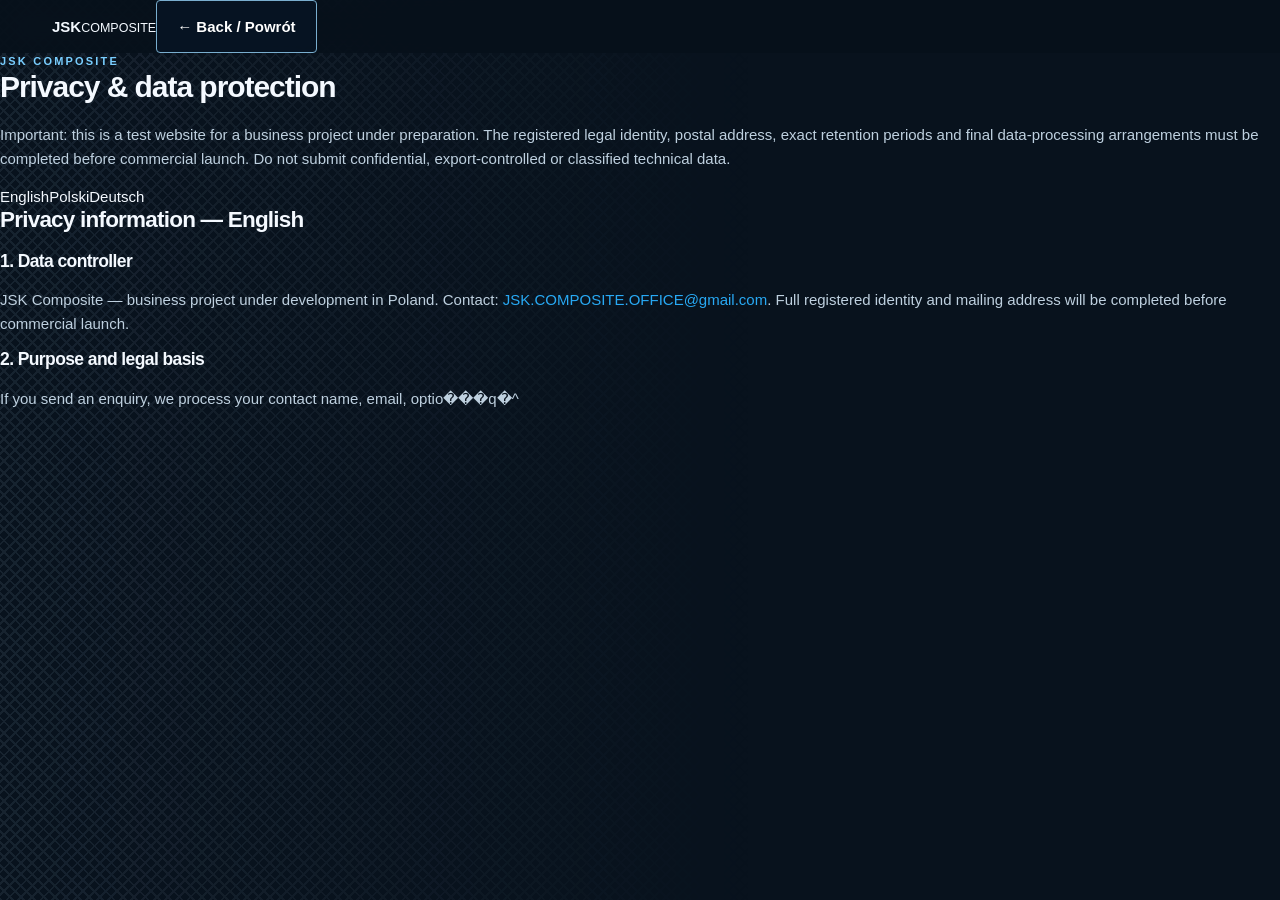
==== privacy.html @ 30fb9ca2 "Import JSK Composite multilingual website with trainings and IP locale selection" ====
<!doctype html><html lang="en"><head><meta charset="utf-8"><meta name="viewport" content="width=device-width,initial-scale=1"><meta name="robots" content="noindex,nofollow"><title>Privacy / Prywatność / Datenschutz | JSK Composite</title><link rel="stylesheet" href="/style.css"></head><body><header class="header"><div class="wrap nav"><a class="logo" href="/"><b>JSK</b><small>COMPOSITE</small></a><a class="btn outline" href="/">← Back / Powrót</a></div></header><main class="privacy-main"><div class="eyebrow">JSK COMPOSITE</div><h1>Privacy &amp; data protection</h1><p class="privacy-banner">Important: this is a test website for a business project under preparation. The registered legal identity, postal address, exact retention periods and final data-processing arrangements must be completed before commercial launch. Do not submit confidential, export-controlled or classified technical data.</p><nav class="privacy-nav"><a href="#en">English</a><a href="#pl">Polski</a><a href="#de">Deutsch</a></nav><section id="en" class="privacy-lang" lang="en"><h2>Privacy information — English</h2><h3>1. Data controller</h3><p>JSK Composite — business project under development in Poland. Contact: <a class="blue" href="mailto:JSK.COMPOSITE.OFFICE@gmail.com">JSK.COMPOSITE.OFFICE@gmail.com</a>. Full registered identity and mailing address will be completed before commercial launch.</p><h3>2. Purpose and legal basis</h3><p>If you send an enquiry, we process your contact name, email, optio���q�^
---- style.css ----
:root{--bg:#08121d;--panel:#112638;--line:#35516a;--blue:#28a9f4;--soft:#a8c0d1;--white:#f4f9ff}*{box-sizing:border-box}html{scroll-behavior:smooth;scroll-padding-top:82px}body{margin:0;background:var(--bg);color:var(--white);font:15px/1.55 Arial,Helvetica,sans-serif;-webkit-font-smoothing:antialiased}body:before{content:"";position:fixed;inset:0;z-index:-1;pointer-events:none;opacity:.15;background:repeating-linear-gradient(45deg,#71879b 0 2px,transparent 2px 8px),repeating-linear-gradient(135deg,#71879b 0 2px,transparent 2px 8px);mask-image:linear-gradient(90deg,#000,transparent 60%)}a{color:inherit;text-decoration:none}button,input,select,textarea{font:inherit}button{cursor:pointer}h1,h2,h3,p{margin-top:0}h1,h2,h3{letter-spacing:-.035em;line-height:1.1}p{color:#bed0df}.wrap{max-width:1220px;padding:0 22px;margin:auto}.blue{color:var(--blue)}.eyebrow{font-size:11px;color:#79ceff;letter-spacing:.2em;font-weight:850;text-transform:uppercase}.btn{display:inline-flex;justify-content:center;align-items:center;background:linear-gradient(135deg,#00a1ee,#174b9d);color:#fff;border:1px solid #4cb3f5;border-radius:4px;padding:14px 20px;font-weight:700;cursor:pointer;gap:8px;text-align:center}.btn:hover{filter:brightness(1.14)}.btn:disabled{opacity:.6;cursor:wait}.btn.outline{background:#071626a8;border-color:#79aecf}.section{padding:80px 0}.section-title{font-size:clamp(34px,4.2vw,52px);margin:12px 0 22px}.header{position:sticky;top:0;background:#07111bea;backdrop-filter:blur(16px);z-���q�^
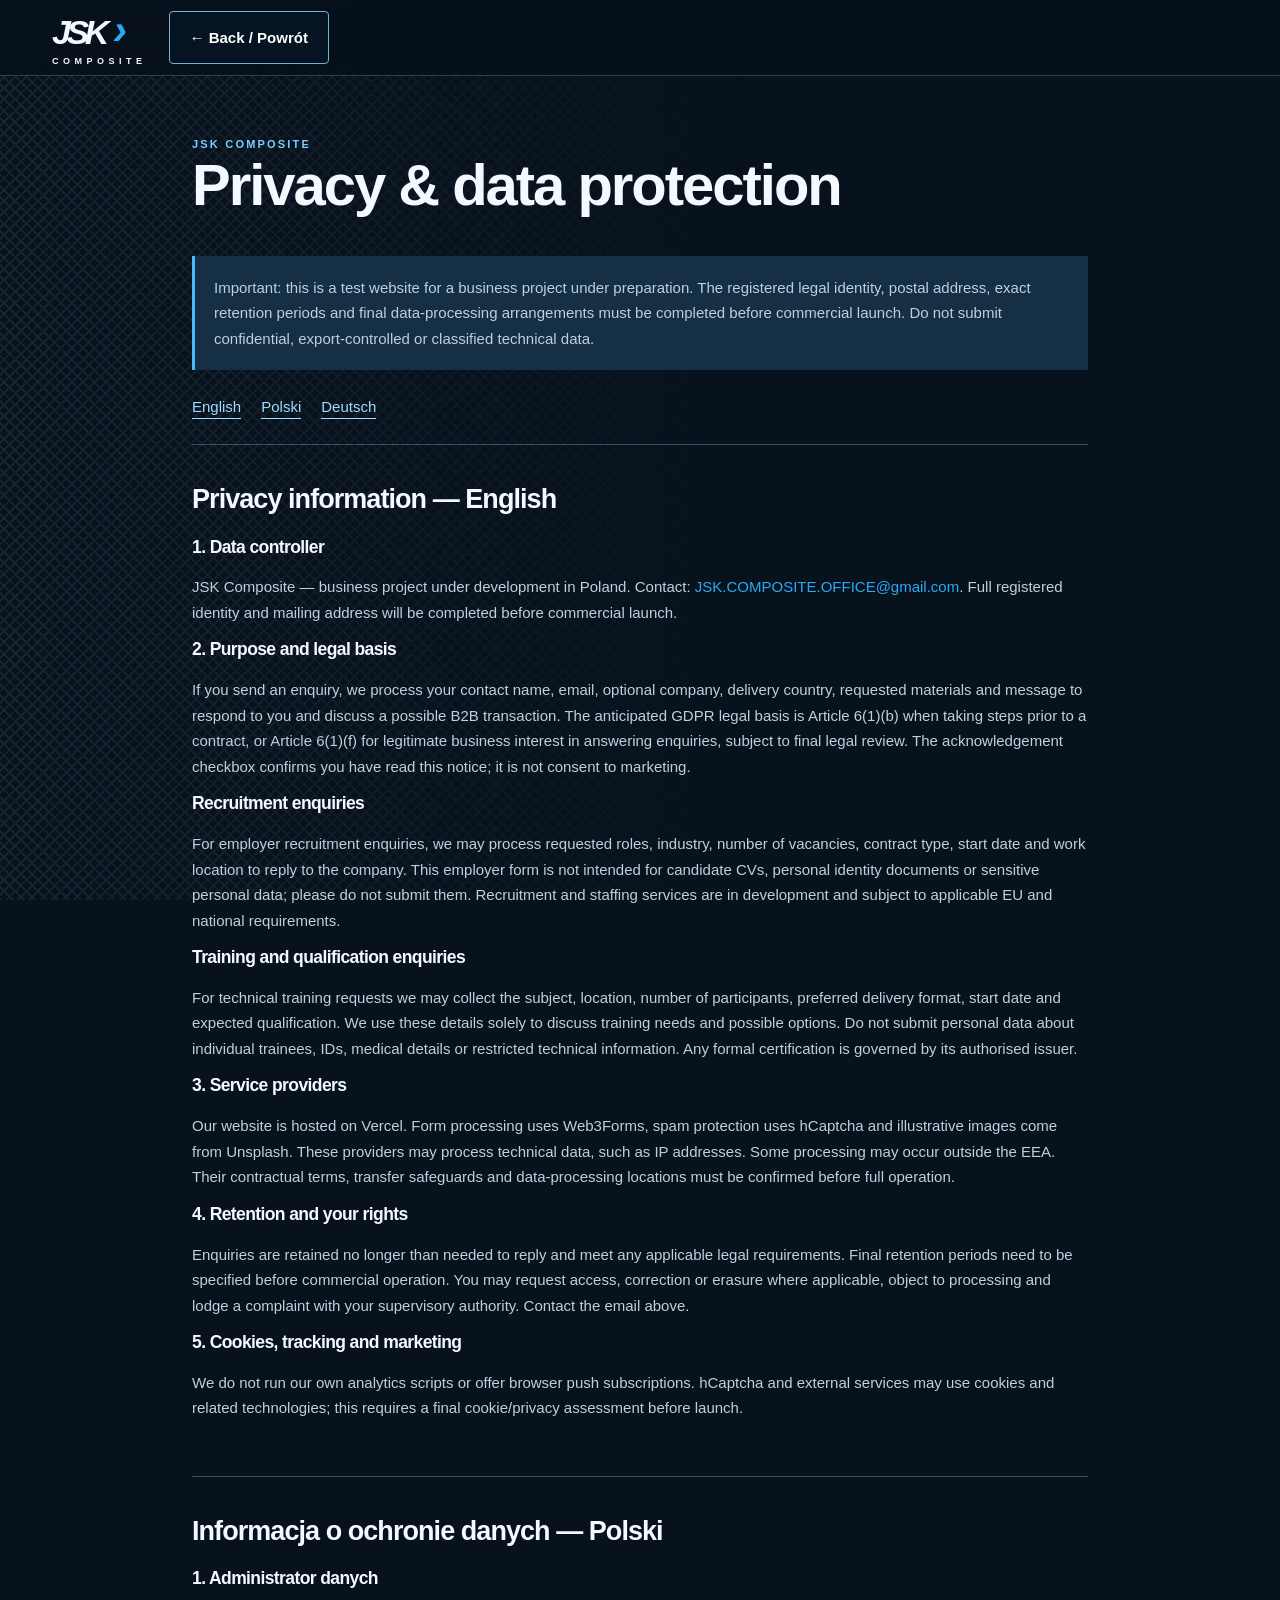
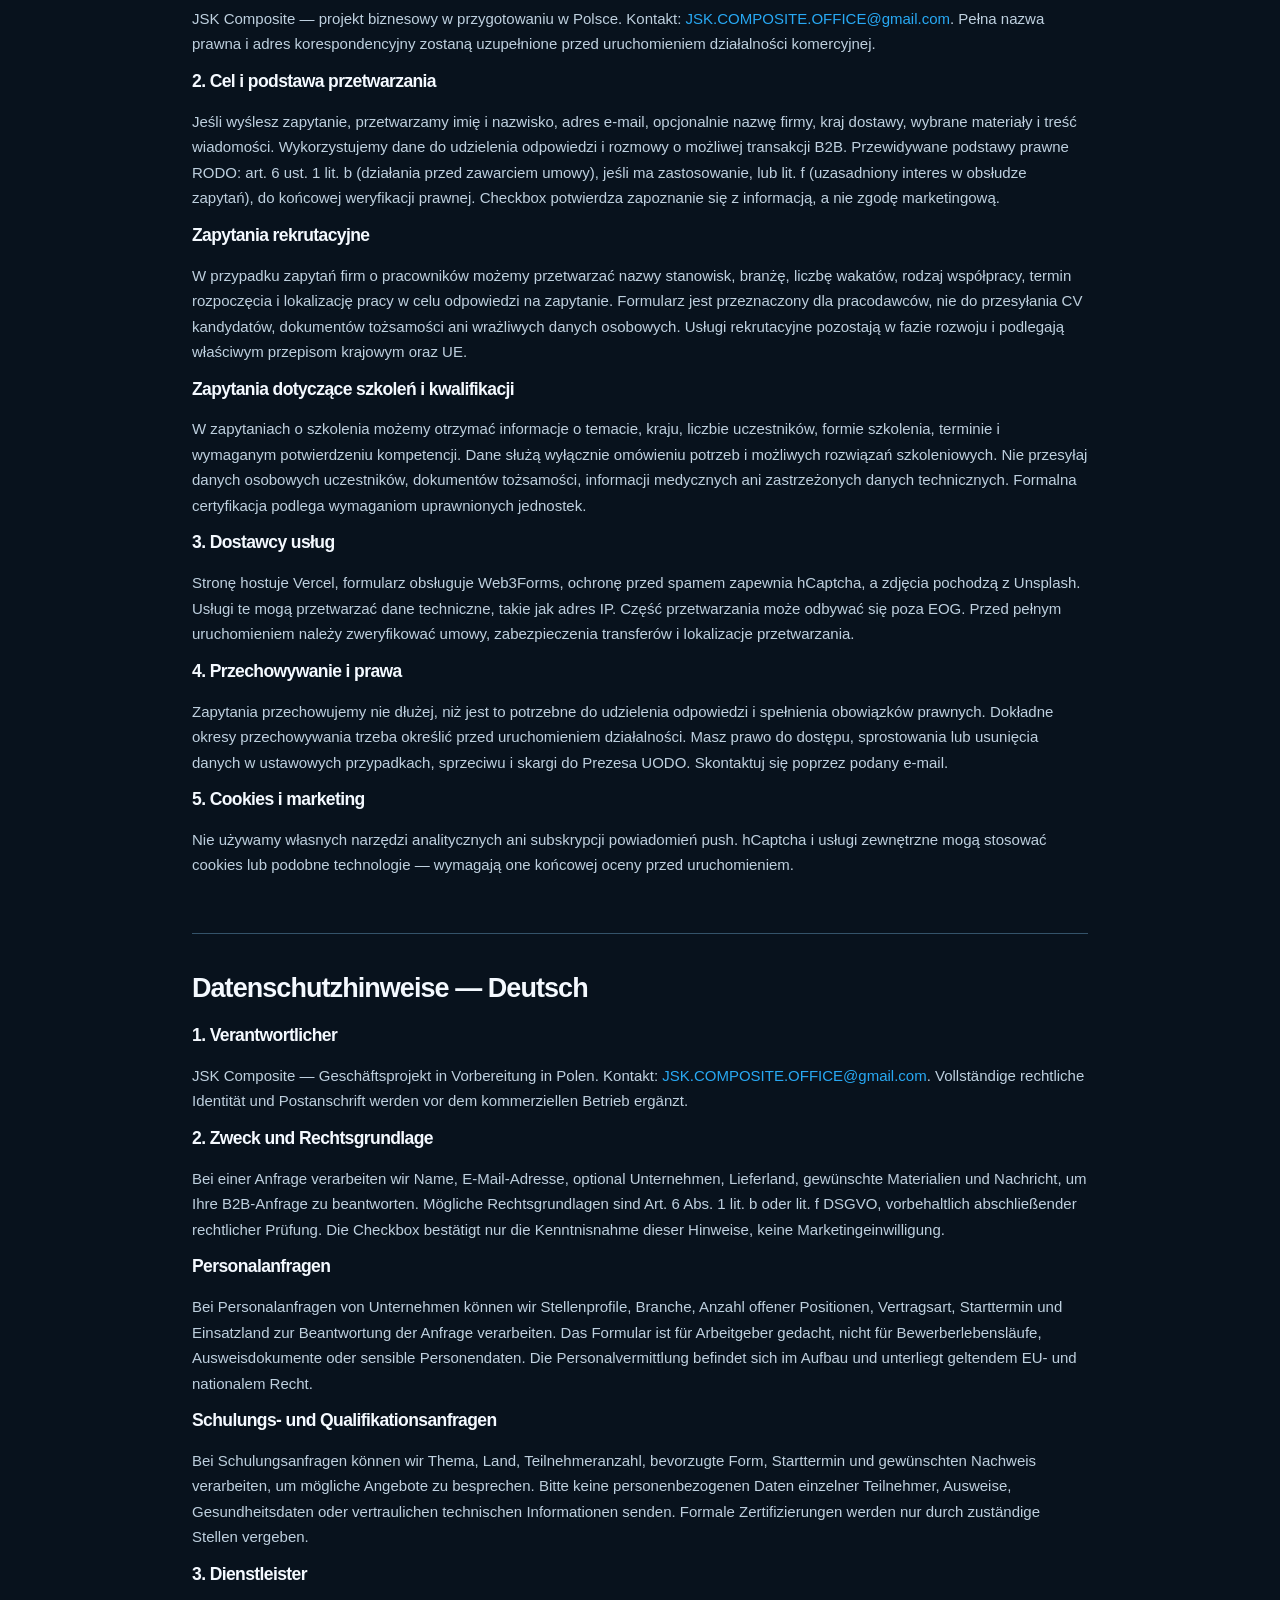
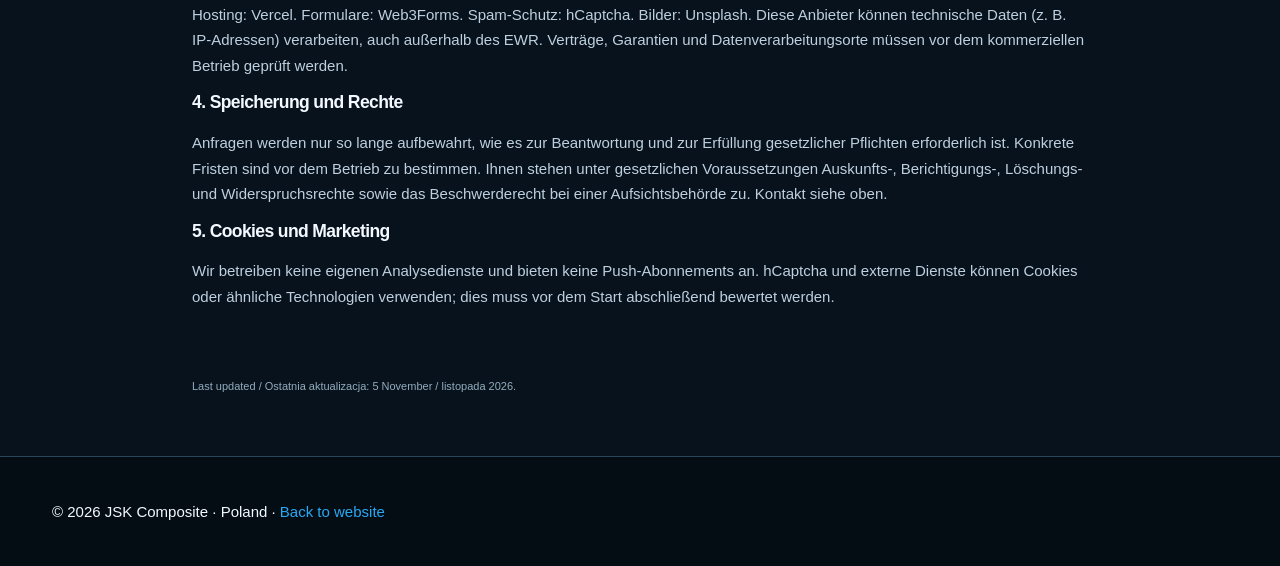
==== commit 9f6f95dd: "Restore complete site assets from original Vercel release" ====
--- a/privacy.html
+++ b/privacy.html
@@ -1 +1 @@
-<!doctype html><html lang="en"><head><meta charset="utf-8"><meta name="viewport" content="width=device-width,initial-scale=1"><meta name="robots" content="noindex,nofollow"><title>Privacy / Prywatność / Datenschutz | JSK Composite</title><link rel="stylesheet" href="/style.css"></head><body><header class="header"><div class="wrap nav"><a class="logo" href="/"><b>JSK</b><small>COMPOSITE</small></a><a class="btn outline" href="/">← Back / Powrót</a></div></header><main class="privacy-main"><div class="eyebrow">JSK COMPOSITE</div><h1>Privacy &amp; data protection</h1><p class="privacy-banner">Important: this is a test website for a business project under preparation. The registered legal identity, postal address, exact retention periods and final data-processing arrangements must be completed before commercial launch. Do not submit confidential, export-controlled or classified technical data.</p><nav class="privacy-nav"><a href="#en">English</a><a href="#pl">Polski</a><a href="#de">Deutsch</a></nav><section id="en" class="privacy-lang" lang="en"><h2>Privacy information — English</h2><h3>1. Data controller</h3><p>JSK Composite — business project under development in Poland. Contact: <a class="blue" href="mailto:JSK.COMPOSITE.OFFICE@gmail.com">JSK.COMPOSITE.OFFICE@gmail.com</a>. Full registered identity and mailing address will be completed before commercial launch.</p><h3>2. Purpose and legal basis</h3><p>If you send an enquiry, we process your contact name, email, optio���q�^+<!doctype html><html lang="en"><head><meta charset="utf-8"><meta name="viewport" content="width=device-width,initial-scale=1"><meta name="robots" content="noindex,nofollow"><title>Privacy / Prywatność / Datenschutz | JSK Composite</title><link rel="stylesheet" href="/style.css"></head><body><header class="header"><div class="wrap nav"><a class="logo" href="/"><b>JSK</b><small>COMPOSITE</small></a><a class="btn outline" href="/">← Back / Powrót</a></div></header><main class="privacy-main"><div class="eyebrow">JSK COMPOSITE</div><h1>Privacy &amp; data protection</h1><p class="privacy-banner">Important: this is a test website for a business project under preparation. The registered legal identity, postal address, exact retention periods and final data-processing arrangements must be completed before commercial launch. Do not submit confidential, export-controlled or classified technical data.</p><nav class="privacy-nav"><a href="#en">English</a><a href="#pl">Polski</a><a href="#de">Deutsch</a></nav><section id="en" class="privacy-lang" lang="en"><h2>Privacy information — English</h2><h3>1. Data controller</h3><p>JSK Composite — business project under development in Poland. Contact: <a class="blue" href="mailto:JSK.COMPOSITE.OFFICE@gmail.com">JSK.COMPOSITE.OFFICE@gmail.com</a>. Full registered identity and mailing address will be completed before commercial launch.</p><h3>2. Purpose and legal basis</h3><p>If you send an enquiry, we process your contact name, email, optional company, delivery country, requested materials and message to respond to you and discuss a possible B2B transaction. The anticipated GDPR legal basis is Article 6(1)(b) when taking steps prior to a contract, or Article 6(1)(f) for legitimate business interest in answering enquiries, subject to final legal review. The acknowledgement checkbox confirms you have read this notice; it is not consent to marketing.</p><h3>Recruitment enquiries</h3><p>For employer recruitment enquiries, we may process requested roles, industry, number of vacancies, contract type, start date and work location to reply to the company. This employer form is not intended for candidate CVs, personal identity documents or sensitive personal data; please do not submit them. Recruitment and staffing services are in development and subject to applicable EU and national requirements.</p><h3>Training and qualification enquiries</h3><p>For technical training requests we may collect the subject, location, number of participants, preferred delivery format, start date and expected qualification. We use these details solely to discuss training needs and possible options. Do not submit personal data about individual trainees, IDs, medical details or restricted technical information. Any formal certification is governed by its authorised issuer.</p><h3>3. Service providers</h3><p>Our website is hosted on Vercel. Form processing uses Web3Forms, spam protection uses hCaptcha and illustrative images come from Unsplash. These providers may process technical data, such as IP addresses. Some processing may occur outside the EEA. Their contractual terms, transfer safeguards and data-processing locations must be confirmed before full operation.</p><h3>4. Retention and your rights</h3><p>Enquiries are retained no longer than needed to reply and meet any applicable legal requirements. Final retention periods need to be specified before commercial operation. You may request access, correction or erasure where applicable, object to processing and lodge a complaint with your supervisory authority. Contact the email above.</p><h3>5. Cookies, tracking and marketing</h3><p>We do not run our own analytics scripts or offer browser push subscriptions. hCaptcha and external services may use cookies and related technologies; this requires a final cookie/privacy assessment before launch.</p></section><section id="pl" class="privacy-lang" lang="pl"><h2>Informacja o ochronie danych — Polski</h2><h3>1. Administrator danych</h3><p>JSK Composite — projekt biznesowy w przygotowaniu w Polsce. Kontakt: <a class="blue" href="mailto:JSK.COMPOSITE.OFFICE@gmail.com">JSK.COMPOSITE.OFFICE@gmail.com</a>. Pełna nazwa prawna i adres korespondencyjny zostaną uzupełnione przed uruchomieniem działalności komercyjnej.</p><h3>2. Cel i podstawa przetwarzania</h3><p>Jeśli wyślesz zapytanie, przetwarzamy imię i nazwisko, adres e-mail, opcjonalnie nazwę firmy, kraj dostawy, wybrane materiały i treść wiadomości. Wykorzystujemy dane do udzielenia odpowiedzi i rozmowy o możliwej transakcji B2B. Przewidywane podstawy prawne RODO: art. 6 ust. 1 lit. b (działania przed zawarciem umowy), jeśli ma zastosowanie, lub lit. f (uzasadniony interes w obsłudze zapytań), do końcowej weryfikacji prawnej. Checkbox potwierdza zapoznanie się z informacją, a nie zgodę marketingową.</p><h3>Zapytania rekrutacyjne</h3><p>W przypadku zapytań firm o pracowników możemy przetwarzać nazwy stanowisk, branżę, liczbę wakatów, rodzaj współpracy, termin rozpoczęcia i lokalizację pracy w celu odpowiedzi na zapytanie. Formularz jest przeznaczony dla pracodawców, nie do przesyłania CV kandydatów, dokumentów tożsamości ani wrażliwych danych osobowych. Usługi rekrutacyjne pozostają w fazie rozwoju i podlegają właściwym przepisom krajowym oraz UE.</p><h3>Zapytania dotyczące szkoleń i kwalifikacji</h3><p>W zapytaniach o szkolenia możemy otrzymać informacje o temacie, kraju, liczbie uczestników, formie szkolenia, terminie i wymaganym potwierdzeniu kompetencji. Dane służą wyłącznie omówieniu potrzeb i możliwych rozwiązań szkoleniowych. Nie przesyłaj danych osobowych uczestników, dokumentów tożsamości, informacji medycznych ani zastrzeżonych danych technicznych. Formalna certyfikacja podlega wymaganiom uprawnionych jednostek.</p><h3>3. Dostawcy usług</h3><p>Stronę hostuje Vercel, formularz obsługuje Web3Forms, ochronę przed spamem zapewnia hCaptcha, a zdjęcia pochodzą z Unsplash. Usługi te mogą przetwarzać dane techniczne, takie jak adres IP. Część przetwarzania może odbywać się poza EOG. Przed pełnym uruchomieniem należy zweryfikować umowy, zabezpieczenia transferów i lokalizacje przetwarzania.</p><h3>4. Przechowywanie i prawa</h3><p>Zapytania przechowujemy nie dłużej, niż jest to potrzebne do udzielenia odpowiedzi i spełnienia obowiązków prawnych. Dokładne okresy przechowywania trzeba określić przed uruchomieniem działalności. Masz prawo do dostępu, sprostowania lub usunięcia danych w ustawowych przypadkach, sprzeciwu i skargi do Prezesa UODO. Skontaktuj się poprzez podany e-mail.</p><h3>5. Cookies i marketing</h3><p>Nie używamy własnych narzędzi analitycznych ani subskrypcji powiadomień push. hCaptcha i usługi zewnętrzne mogą stosować cookies lub podobne technologie — wymagają one końcowej oceny przed uruchomieniem.</p></section><section id="de" class="privacy-lang" lang="de"><h2>Datenschutzhinweise — Deutsch</h2><h3>1. Verantwortlicher</h3><p>JSK Composite — Geschäftsprojekt in Vorbereitung in Polen. Kontakt: <a class="blue" href="mailto:JSK.COMPOSITE.OFFICE@gmail.com">JSK.COMPOSITE.OFFICE@gmail.com</a>. Vollständige rechtliche Identität und Postanschrift werden vor dem kommerziellen Betrieb ergänzt.</p><h3>2. Zweck und Rechtsgrundlage</h3><p>Bei einer Anfrage verarbeiten wir Name, E-Mail-Adresse, optional Unternehmen, Lieferland, gewünschte Materialien und Nachricht, um Ihre B2B-Anfrage zu beantworten. Mögliche Rechtsgrundlagen sind Art. 6 Abs. 1 lit. b oder lit. f DSGVO, vorbehaltlich abschließender rechtlicher Prüfung. Die Checkbox bestätigt nur die Kenntnisnahme dieser Hinweise, keine Marketingeinwilligung.</p><h3>Personalanfragen</h3><p>Bei Personalanfragen von Unternehmen können wir Stellenprofile, Branche, Anzahl offener Positionen, Vertragsart, Starttermin und Einsatzland zur Beantwortung der Anfrage verarbeiten. Das Formular ist für Arbeitgeber gedacht, nicht für Bewerberlebensläufe, Ausweisdokumente oder sensible Personendaten. Die Personalvermittlung befindet sich im Aufbau und unterliegt geltendem EU- und nationalem Recht.</p><h3>Schulungs- und Qualifikationsanfragen</h3><p>Bei Schulungsanfragen können wir Thema, Land, Teilnehmeranzahl, bevorzugte Form, Starttermin und gewünschten Nachweis verarbeiten, um mögliche Angebote zu besprechen. Bitte keine personenbezogenen Daten einzelner Teilnehmer, Ausweise, Gesundheitsdaten oder vertraulichen technischen Informationen senden. Formale Zertifizierungen werden nur durch zuständige Stellen vergeben.</p><h3>3. Dienstleister</h3><p>Hosting: Vercel. Formulare: Web3Forms. Spam-Schutz: hCaptcha. Bilder: Unsplash. Diese Anbieter können technische Daten (z. B. IP-Adressen) verarbeiten, auch außerhalb des EWR. Verträge, Garantien und Datenverarbeitungsorte müssen vor dem kommerziellen Betrieb geprüft werden.</p><h3>4. Speicherung und Rechte</h3><p>Anfragen werden nur so lange aufbewahrt, wie es zur Beantwortung und zur Erfüllung gesetzlicher Pflichten erforderlich ist. Konkrete Fristen sind vor dem Betrieb zu bestimmen. Ihnen stehen unter gesetzlichen Voraussetzungen Auskunfts-, Berichtigungs-, Löschungs- und Widerspruchsrechte sowie das Beschwerderecht bei einer Aufsichtsbehörde zu. Kontakt siehe oben.</p><h3>5. Cookies und Marketing</h3><p>Wir betreiben keine eigenen Analysedienste und bieten keine Push-Abonnements an. hCaptcha und externe Dienste können Cookies oder ähnliche Technologien verwenden; dies muss vor dem Start abschließend bewertet werden.</p></section><p class="micro">Last updated / Ostatnia aktualizacja: 5 November / listopada 2026.</p></main><footer class="footer"><div class="wrap">© 2026 JSK Composite · Poland · <a class="blue" href="/">Back to website</a></div></footer></body></html>
--- a/style.css
+++ b/style.css
@@ -1 +1,49 @@
-:root{--bg:#08121d;--panel:#112638;--line:#35516a;--blue:#28a9f4;--soft:#a8c0d1;--white:#f4f9ff}*{box-sizing:border-box}html{scroll-behavior:smooth;scroll-padding-top:82px}body{margin:0;background:var(--bg);color:var(--white);font:15px/1.55 Arial,Helvetica,sans-serif;-webkit-font-smoothing:antialiased}body:before{content:"";position:fixed;inset:0;z-index:-1;pointer-events:none;opacity:.15;background:repeating-linear-gradient(45deg,#71879b 0 2px,transparent 2px 8px),repeating-linear-gradient(135deg,#71879b 0 2px,transparent 2px 8px);mask-image:linear-gradient(90deg,#000,transparent 60%)}a{color:inherit;text-decoration:none}button,input,select,textarea{font:inherit}button{cursor:pointer}h1,h2,h3,p{margin-top:0}h1,h2,h3{letter-spacing:-.035em;line-height:1.1}p{color:#bed0df}.wrap{max-width:1220px;padding:0 22px;margin:auto}.blue{color:var(--blue)}.eyebrow{font-size:11px;color:#79ceff;letter-spacing:.2em;font-weight:850;text-transform:uppercase}.btn{display:inline-flex;justify-content:center;align-items:center;background:linear-gradient(135deg,#00a1ee,#174b9d);color:#fff;border:1px solid #4cb3f5;border-radius:4px;padding:14px 20px;font-weight:700;cursor:pointer;gap:8px;text-align:center}.btn:hover{filter:brightness(1.14)}.btn:disabled{opacity:.6;cursor:wait}.btn.outline{background:#071626a8;border-color:#79aecf}.section{padding:80px 0}.section-title{font-size:clamp(34px,4.2vw,52px);margin:12px 0 22px}.header{position:sticky;top:0;background:#07111bea;backdrop-filter:blur(16px);z-���q�^+:root{--bg:#08121d;--panel:#112638;--line:#35516a;--blue:#28a9f4;--soft:#a8c0d1;--white:#f4f9ff}*{box-sizing:border-box}html{scroll-behavior:smooth;scroll-padding-top:82px}body{margin:0;background:var(--bg);color:var(--white);font:15px/1.55 Arial,Helvetica,sans-serif;-webkit-font-smoothing:antialiased}body:before{content:"";position:fixed;inset:0;z-index:-1;pointer-events:none;opacity:.15;background:repeating-linear-gradient(45deg,#71879b 0 2px,transparent 2px 8px),repeating-linear-gradient(135deg,#71879b 0 2px,transparent 2px 8px);mask-image:linear-gradient(90deg,#000,transparent 60%)}a{color:inherit;text-decoration:none}button,input,select,textarea{font:inherit}button{cursor:pointer}h1,h2,h3,p{margin-top:0}h1,h2,h3{letter-spacing:-.035em;line-height:1.1}p{color:#bed0df}.wrap{max-width:1220px;padding:0 22px;margin:auto}.blue{color:var(--blue)}.eyebrow{font-size:11px;color:#79ceff;letter-spacing:.2em;font-weight:850;text-transform:uppercase}.btn{display:inline-flex;justify-content:center;align-items:center;background:linear-gradient(135deg,#00a1ee,#174b9d);color:#fff;border:1px solid #4cb3f5;border-radius:4px;padding:14px 20px;font-weight:700;cursor:pointer;gap:8px;text-align:center}.btn:hover{filter:brightness(1.14)}.btn:disabled{opacity:.6;cursor:wait}.btn.outline{background:#071626a8;border-color:#79aecf}.section{padding:80px 0}.section-title{font-size:clamp(34px,4.2vw,52px);margin:12px 0 22px}.header{position:sticky;top:0;background:#07111bea;backdrop-filter:blur(16px);z-index:30;border-bottom:1px solid #2b4156}.top{height:26px;border-bottom:1px solid #213749;font-size:10px;color:#8ea9bb;letter-spacing:.18em}.top .wrap{display:flex;height:100%;align-items:center;justify-content:space-between}.nav{display:flex;align-items:center;min-height:75px;gap:22px}.logo{display:block;line-height:1;flex-shrink:0}.logo b{display:block;font-size:34px;letter-spacing:-.13em;font-style:italic}.logo b:after{content:"\203a";color:var(--blue);padding-left:8px;font-size:42px}.logo small{font-size:9px;letter-spacing:.5em;font-weight:900}.navlinks{display:flex;align-items:center;gap:19px;margin-left:auto}.navlinks a{font-size:12px;font-weight:700;color:#d9e9f3;white-space:nowrap}.navlinks a:hover{color:var(--blue)}.right{display:flex;align-items:center;gap:10px;margin-left:auto}.langs{display:flex}.langs button{font-size:11px;background:transparent;color:#a9bdc9;border:0;padding:8px;border-radius:3px}.langs button.on{color:#fff;background:#224b68}.menu{display:none;border:1px solid #3a5c76;border-radius:3px;background:#07131f;color:#fff;padding:7px 11px}.hero{position:relative;overflow:hidden;min-height:600px;background:#0b2235}.hero-image{position:absolute;inset:0;filter:saturate(.66) contrast(1.13)}.hero:after{content:"";position:absolute;inset:0;background:linear-gradient(90deg,#06101bf7 5%,#06101be9 30%,#06101b44 85%),linear-gradient(0,#07121d,transparent 45%)}.hero .wrap{min-height:600px;display:flex;align-items:center;position:relative;z-index:2}.hero-copy{max-width:710px;padding:65px 0}.hero h1{font-size:clamp(45px,5.8vw,80px);text-transform:uppercase;letter-spacing:-.055em;margin:14px 0 23px}.hero-copy p{max-width:605px;color:#d9e6ef;font-size:17px}.hero-actions{display:flex;flex-wrap:wrap;gap:12px;margin-top:31px}.hero-stamp{position:absolute;z-index:2;right:4%;bottom:28px;padding:10px 16px;border-left:3px solid var(--blue);font-style:italic;font-weight:700;letter-spacing:.1em}.band{background:#102335;border-top:1px solid #3b5d72;border-bottom:1px solid #3b5d72}.band .wrap{display:grid;grid-template-columns:repeat(4,1fr)}.band article{padding:22px;border-right:1px solid #3d5668}.band article:last-child{border:0}.band b{display:block;font-size:15px}.band small{font-size:10px;color:#7fc7f5;text-transform:uppercase;letter-spacing:.13em}.heading-row{display:flex;justify-content:space-between;align-items:end;gap:38px;margin-bottom:24px}.heading-row>p{max-width:480px}.materials{background:linear-gradient(#0b1b29,#091725)}.filters{display:flex;gap:8px;flex-wrap:wrap;margin-bottom:20px}.filter{padding:9px 12px;font-size:12px;background:#142a3d;border:1px solid #38586c;color:#d4e1eb;border-radius:3px;font-weight:700}.filter.active{background:#17638d;border-color:#5bbaf0;color:#fff}.search{padding:9px 12px;margin-left:auto;background:#071825;color:#fff;border:1px solid #395770;border-radius:3px;min-width:192px}.products{display:grid;grid-template-columns:repeat(4,minmax(0,1fr));gap:14px}.product{border:1px solid #304d62;background:#102232;border-radius:5px;overflow:hidden;display:flex;flex-direction:column;min-height:273px}.material-art{height:120px;position:relative;overflow:hidden;background:#233b52}.material-art:before{content:"";position:absolute;inset:-10px}.material-art:after{content:"";position:absolute;inset:0;background:linear-gradient(0,#102232,transparent 65%)}.carbon:before{background:repeating-linear-gradient(45deg,#6f8297 0 3px,#06121d 3px 8px,#2b4156 8px 12px,#040b13 12px 18px);transform:rotate(8deg)}.glass:before{background:repeating-linear-gradient(45deg,#c2d4e4 0 3px,#2a526d 3px 7px,#8da5b7 7px 10px,#24465b 10px 14px)}.aramid:before{background:repeating-linear-gradient(45deg,#e6c56a 0 3px,#4e3812 3px 8px,#aa8336 8px 11px,#2c2114 11px 14px)}.honeycomb:before{background:repeating-linear-gradient(60deg,transparent 0 11px,#c28b43 11px 14px,transparent 14px 25px),repeating-linear-gradient(-60deg,transparent 0 11px,#d19b51 11px 14px,transparent 14px 25px),linear-gradient(120deg,#3c210d,#c79548)}.film:before{background:linear-gradient(130deg,#142a3e,#91bdd6,#1c3e56,#c4e0ed,#20435b);transform:skew(13deg)}.resin:before{background:radial-gradient(circle at 24% 26%,#bedcec 0 12px,transparent 15px),radial-gradient(circle at 68% 60%,#5ac1ed 0 30px,transparent 33px),linear-gradient(135deg,#305777,#071627)}.mat-body{padding:15px;flex:1;display:flex;flex-direction:column}.mat-body small{color:#68c0ec;font-size:10px;letter-spacing:.1em}.mat-body h3{font-size:17px;margin:8px 0}.mat-body p{font-size:12px;color:#a6bdca;line-height:1.5}.mat-foot{margin-top:auto;display:flex;justify-content:space-between;align-items:center;gap:8px}.add{background:#123e5b;border:1px solid #347a9b;border-radius:3px;color:#cdefff;font-size:11px;font-weight:700;padding:8px}.add.active{background:#1678af;color:#fff}.industries{background:#07131e}.industry-grid{display:grid;grid-template-columns:repeat(3,minmax(0,1fr));gap:15px}.industry{height:270px;border:1px solid #35546a;overflow:hidden;position:relative;border-radius:5px;background:#162d41}.industry .image{position:absolute;inset:0;background-size:cover;background-position:center;filter:saturate(.65);transition:transform .3s}.industry:hover .image{transform:scale(1.06)}.industry:after{content:"";position:absolute;inset:0;background:linear-gradient(0,#06121d 4%,#071626ae 45%,transparent)}.industry-copy{position:absolute;z-index:2;bottom:17px;left:19px;right:15px}.industry-copy small{color:#85d0ff;font-weight:700;font-size:10px;letter-spacing:.13em}.industry-copy h3{font-size:24px;margin:8px 0}.industry-copy p{font-size:12px;margin:0;color:#c2d6e3}.dual{background:linear-gradient(125deg,#132c40,#081625)}.split{display:grid;grid-template-columns:1fr 1fr;align-items:center;gap:54px}.split h2{font-size:clamp(35px,4vw,50px);margin:16px 0 23px}.split p{color:#b3c8d7}.split ul{padding-left:20px;line-height:2;color:#cddbe4}.large-image{height:410px;border:1px solid #3b647b;border-radius:5px;background-position:center;background-size:cover;position:relative;overflow:hidden}.large-image:after{content:"DUAL-USE  \b7   CIVIL + DEFENCE";position:absolute;bottom:0;left:0;right:0;background:linear-gradient(0,#06121ded,transparent);padding:60px 25px 25px;font-weight:700;letter-spacing:.1em}.notice{background:#122f44;border-left:3px solid var(--blue);padding:14px;font-size:12px}.mro{background:#091723}.mro-image{height:405px;border:1px solid #355672;border-radius:5px;position:relative}.mro-image:after{content:"AVIATION MRO PRODUCTS";position:absolute;left:0;right:0;bottom:0;padding:55px 22px 22px;background:linear-gradient(0,#071321,transparent);font-weight:900;letter-spacing:.15em}.tag-grid{display:grid;grid-template-columns:1fr 1fr;gap:9px;margin:25px 0}.tag{border-left:2px solid var(--blue);background:#112e44;padding:11px 12px;font-size:12px}.about{background:#0c1c2b}.steps{background:#10293e;padding:30px;border:1px solid #3a5a72}.step{padding:13px 0;border-bottom:1px solid #39556a}.step:last-child{border-bottom:0}.step strong{display:block;font-size:26px;color:#73cfff}.step small{color:#b3cbd8}.contact{background:linear-gradient(125deg,#17344b,#071523);border-top:1px solid #33556d}.contact-grid{display:grid;grid-template-columns:.9fr 1.1fr;gap:40px}.contact h2{font-size:clamp(36px,4vw,52px);margin:15px 0 22px}.email{display:inline-block;color:#84d6ff;border-bottom:1px solid #46a5d2;font-size:19px;margin:15px 0;overflow-wrap:anywhere}.selected-list{display:flex;gap:7px;flex-wrap:wrap;margin-top:20px}.selected-list span{font-size:11px;color:#d3eaf8;background:#1a4d6d;border:1px solid #3985a8;border-radius:3px;padding:8px 10px}.form{padding:27px;background:#102234;border:1px solid #45637a;border-radius:5px}.fields{display:grid;grid-template-columns:1fr 1fr;gap:14px}.field{display:block;margin-bottom:16px}.field span{display:block;font-weight:700;letter-spacing:.08em;font-size:11px;color:#c0d4e3;margin-bottom:8px;text-transform:uppercase}.field input,.field select,.field textarea{width:100%;background:#071827;border:1px solid #3a586b;padding:12px;color:#fff;border-radius:3px;outline:0}.field input:focus,.field select:focus,.field textarea:focus{border-color:#3cc0ff}.field textarea{height:118px;resize:vertical}.check{display:flex;align-items:start;gap:8px;color:#b3c9d7;font-size:12px;margin:3px 0 20px}.check input{margin-top:4px}.status{margin:0 0 15px;padding:13px;border:1px solid #5584a0;background:#163752;color:#e0f4ff;font-size:13px}.status.ok{background:#124c3a;border-color:#44ba8a}.status.err{background:#55212c;border-color:#ed6c76}.micro{font-size:11px;color:#93adbd;line-height:1.55;margin:13px 0 0}.footer{background:#040c14;border-top:1px solid #29475a;padding:43px 0}.foot-grid{display:flex;justify-content:space-between;align-items:start;gap:30px;flex-wrap:wrap}.foot-grid p{font-size:12px;color:#98afbf;max-width:550px}.foot-links{display:flex;gap:16px;flex-wrap:wrap;color:#b8d0df;font-size:12px}.ghost{position:absolute;left:-5000px}.empty{grid-column:1/-1;padding:30px;border:1px dashed #47708a;color:#a8c3d4}@media(max-width:1090px){.navlinks{gap:11px}.navlinks a{font-size:11px}.products{grid-template-columns:repeat(3,1fr)}}@media(max-width:860px){.top{display:none}.nav{min-height:70px}.navlinks{display:none;position:absolute;top:70px;left:0;right:0;background:#071522;padding:22px;flex-direction:column;align-items:flex-start;border-bottom:1px solid #46647b}.navlinks.open{display:flex}.navlinks a{font-size:15px}.menu{display:block}.right>.btn{display:none}.split,.contact-grid{grid-template-columns:1fr}.section{padding:66px 0}.industry-grid{grid-template-columns:repeat(2,1fr)}.large-image,.mro-image{height:320px}}@media(max-width:580px){.wrap{padding:0 17px}.logo b{font-size:28px}.logo small{font-size:8px}.hero,.hero .wrap{min-height:560px}.hero-image{background-position:63% center}.hero h1{font-size:43px}.hero-copy{padding:50px 0}.hero-copy p{font-size:15px}.hero-stamp{display:none}.hero-actions{flex-direction:column}.hero-actions .btn{width:100%;max-width:320px}.band .wrap{grid-template-columns:1fr 1fr}.band article{padding:14px 11px}.band b{font-size:13px}.heading-row{display:block}.products{grid-template-columns:repeat(2,minmax(0,1fr));gap:10px}.material-art{height:93px}.mat-body{padding:11px}.mat-body h3{font-size:14px}.search{margin-left:0;width:100%}.industry-grid{grid-template-columns:1fr}.industry{height:240px}.tag-grid{grid-template-columns:1fr}.fields{grid-template-columns:1fr;gap:0}.form{padding:18px}.email{font-size:16px}}@media(prefers-reduced-motion:reduce){html{scroll-behavior:auto}*{transition:none !important}}.hero-image,.industry .image{width:100%;height:100%;object-fit:cover;display:block}.large-image>img,.mro-image>img{width:100%;height:100%;object-fit:cover;display:block}.form button[type=submit]{width:100%}.direct-email-heading{margin-top:35px}.note-mro{font-size:12px;color:#88acc5}.form .h-captcha{margin:14px 0;min-height:80px}:focus-visible{outline:3px solid #72ceff;outline-offset:3px}.privacy-main{max-width:940px;margin:auto;padding:60px 22px}.privacy-main h1{font-size:clamp(34px,5vw,58px)}.privacy-main h2{font-size:27px}.privacy-lang{border-top:1px solid #34536a;padding:40px 0}.privacy-main p{line-height:1.7}.privacy-banner{background:#152f44;border-left:3px solid #4ab9f5;padding:19px}.privacy-nav{display:flex;gap:20px;flex-wrap:wrap;margin:25px 0}.privacy-nav a{color:#9bdcff;border-bottom:1px solid #9bdcff}@media(max-width:580px){.langs button{min-width:40px;min-height:42px}.menu{min-width:44px;min-height:44px}.btn{min-height:46px}.mat-body p,.industry-copy p{font-size:13px}.micro{font-size:12px}}.workforce{background:linear-gradient(145deg,#081420,#0d2435 60%,#07121d);border-top:1px solid #2b4f69;border-bottom:1px solid #23455d}.workforce-top{display:flex;justify-content:space-between;align-items:center;gap:35px;margin-bottom:26px}.workforce-top>div:first-child{max-width:770px}.workforce-top .section-title{margin-bottom:18px}.workforce-top p{color:#b6ccda;max-width:740px}.workforce-flag{flex-shrink:0;border:1px solid #2c6685;background:linear-gradient(150deg,#174363,#0a1c2c);padding:21px 25px;width:170px;text-align:center}.workforce-flag span{display:block;color:#51bbf6;font-size:42px;font-weight:900;line-height:1}.workforce-flag strong{display:block;font-size:11px;letter-spacing:.14em;margin-top:8px}.workforce-flag small{display:block;color:#a6bfd0;font-size:10px;margin-top:5px}.workforce-sectors{display:flex;flex-wrap:wrap;gap:8px;margin:18px 0 26px}.workforce-sectors span{border:1px solid #347497;background:#102f46;color:#daf2ff;padding:9px 11px;border-radius:3px;font-size:12px;font-weight:750}.workforce-roles{display:grid;grid-template-columns:repeat(3,minmax(0,1fr));gap:16px}.workforce-roles article{background:linear-gradient(155deg,#102c41,#0b1928);border:1px solid #31536b;border-top:3px solid #268fce;padding:25px 23px;min-height:210px;border-radius:4px}.workforce-roles h3{font-size:21px;margin:10px 0}.workforce-roles p{color:#b4cbd9;font-size:13px}.role-number{color:#4dbef4;font-size:12px;font-weight:900;letter-spacing:.14em}.workforce-cta{display:flex;justify-content:space-between;align-items:center;gap:22px;border:1px solid #345c76;background:#102a3d;padding:23px 26px;margin-top:21px}.workforce-cta strong{font-size:17px}.workforce-cta p{color:#abc3d3;font-size:13px;margin:7px 0 0}.workforce-cta .btn{white-space:nowrap}.recruit-fields{border-left:3px solid #2496d7;background:#122b40;padding:17px 15px 1px;margin:8px 0 18px}.recruit-fields[hidden]{display:none !important}@media(max-width:1190px)and (min-width:861px){.navlinks{display:none;position:absolute;top:75px;left:0;right:0;background:#071522;padding:22px;flex-direction:column;align-items:flex-start;border-bottom:1px solid #46647b}.navlinks.open{display:flex}.navlinks a{font-size:15px}.menu{display:block}.right>.btn{display:none}}@media(max-width:860px){.workforce-top{align-items:flex-start}.workforce-roles{grid-template-columns:1fr}.workforce-roles article{min-height:0}.workforce-cta{align-items:flex-start;flex-direction:column}.workforce-flag{display:none}}@media(max-width:580px){.workforce-sectors span{font-size:11px;padding:8px}.workforce-cta{padding:18px}.workforce-cta .btn{width:100%;white-space:normal}}.selected-list[hidden]{display:none !important}.training{background:linear-gradient(140deg,#0a1724,#10273a 60%,#071625);border-top:1px solid #2c516d;border-bottom:1px solid #2f5067}.training-header{display:flex;align-items:center;justify-content:space-between;gap:36px;margin-bottom:30px}.training-header>div:first-child{max-width:835px}.training-header p{max-width:760px}.training-mark{border:1px solid #3b7996;background:linear-gradient(125deg,#123d57,#091d30);padding:27px;min-width:183px;text-align:center;box-shadow:inset 0 0 25px #183f57}.training-mark span{display:block;color:#6dd0ff;font-size:22px;font-weight:900;letter-spacing:.07em}.training-mark strong{display:block;font-size:25px;color:#fff;margin:7px 0}.training-mark small{display:block;color:#91c5df;font-size:9px;letter-spacing:.15em}.training-cards{display:grid;grid-template-columns:repeat(3,minmax(0,1fr));gap:15px}.training-cards article{background:linear-gradient(160deg,#143246,#0c1d2a);border:1px solid #31556e;border-radius:4px;padding:25px 23px;min-height:211px}.training-id{display:block;font-size:10px;color:#77c9f8;letter-spacing:.12em;font-weight:800;margin-bottom:15px}.training-cards h3{font-size:22px;margin:0 0 12px}.training-cards p{font-size:13px;color:#b4cbd9;margin:0}.training-path{margin-top:23px;display:flex;align-items:center;justify-content:space-between;gap:25px;padding:25px;border:1px solid #426b83;background:#0f2a40}.training-path h3{font-size:21px;margin:7px 0 13px}.training-steps{display:flex;flex-wrap:wrap;gap:7px}.training-steps span{font-size:12px;color:#dbedfa;background:#183b53;border:1px solid #39637e;padding:8px 10px}.training-path .btn{white-space:nowrap}.training-disclaimer{margin-top:19px;color:#a0b6c5;font-size:12px;max-width:1090px}@media(max-width:1100px){.training-cards{grid-template-columns:repeat(2,minmax(0,1fr))}.training-path{align-items:flex-start;flex-direction:column}.training-mark{display:none}}@media(max-width:700px){.training-cards{grid-template-columns:1fr}.training-cards article{min-height:0}.training-header{display:block}.training-path{padding:19px}.training-path .btn{white-space:normal;width:100%}}@media(max-width:600px){.training-cards h3{font-size:20px}.training-cards p{font-size:13px}}@media(max-width:360px){.contact-grid{grid-template-columns:minmax(0,1fr)}.contact-grid>*{min-width:0}.form .h-captcha{width:302px;max-width:none;transform:scale(.80);transform-origin:top left;margin-bottom:-16px}}
+/* Training price and credential catalogue — JSK Composites */
+.training-catalog{margin:42px 0 38px;padding:26px 27px;background:linear-gradient(153deg,#0e2231,#0b1625 65%,#102838);border:1px solid #2b546a;border-radius:5px}
+.catalog-heading{display:flex;align-items:center;justify-content:space-between;gap:25px}
+.catalog-heading h3{font-size:clamp(23px,3.1vw,34px);letter-spacing:-.018em;margin:12px 0}
+.catalog-heading p{color:#adc7d8;font-size:14px;max-width:660px}
+.catalog-counter{display:flex;align-items:center;justify-content:center;flex-direction:column;flex:0 0 135px;min-height:105px;background:#0b2e43;border:1px solid #326584}
+.catalog-counter span{font-size:39px;font-weight:850;color:#70c9ff;line-height:1}
+.catalog-counter small{font-size:9px;letter-spacing:.11em;text-align:center;color:#aed9f0;margin-top:12px}
+.catalog-toolbar{display:flex;align-items:flex-start;justify-content:space-between;gap:14px;margin-top:24px;margin-bottom:12px;flex-wrap:wrap}
+.catalog-filters{display:flex;gap:7px;flex-wrap:wrap;flex:1}
+.catalog-filters button{border:1px solid #3e627c;background:transparent;color:#b6d4e5;padding:10px 12px;min-height:41px;cursor:pointer;border-radius:3px;font-size:11px;font-weight:750}
+.catalog-filters button.active,.catalog-filters button:hover{background:#156f9e;color:#fff;border-color:#43b1ed}
+.catalog-search-label{width:230px;max-width:100%}
+.catalog-search-label input{width:100%;height:43px;background:#112c3e;color:#ecf7ff;border:1px solid #4a7893;padding:10px 12px;border-radius:3px}
+.catalog-search-label input::placeholder{color:#9ebbd0}
+.catalog-results{font-size:12px;color:#a6cadd;margin:9px 0 15px}
+.catalog-grid{display:grid;grid-template-columns:repeat(2,minmax(0,1fr));gap:13px}
+.catalog-course{border:1px solid #30546b;background:linear-gradient(160deg,#112c3f,#0b1e2d);padding:20px 18px;min-width:0;display:flex;flex-direction:column;gap:11px;border-radius:4px}
+.catalog-course-top{display:flex;flex-wrap:wrap;align-items:center;justify-content:space-between;gap:8px}
+.catalog-sector{color:#81d0fb;font-size:10px;letter-spacing:.1em;font-weight:850}
+.catalog-kind{font-size:10px;border:1px solid #4f6e7e;color:#bed7e7;padding:4px 7px;border-radius:2px}
+.catalog-course h4{font-size:17px;line-height:1.32;margin:0;color:#f7fbff}
+.catalog-facts{display:flex;align-items:flex-start;gap:14px;flex-wrap:wrap;border-top:1px solid #2e5168;border-bottom:1px solid #2e5168;padding:12px 0}
+.catalog-fact{display:flex;flex-direction:column;gap:5px}
+.catalog-fact small{color:#a8c5d4;font-size:10px;text-transform:uppercase;letter-spacing:.09em}
+.catalog-fact strong{font-size:16px;color:#c6edff;font-variant-numeric:tabular-nums}
+.catalog-fact .catalog-price{font-size:19px;color:#70d4ff}
+.catalog-outcome{color:#d2e0ea;font-size:12px;line-height:1.55;margin:0;flex:1}
+.catalog-course-bottom{display:flex;align-items:center;justify-content:space-between;gap:10px;flex-wrap:wrap}
+.catalog-course-bottom a{font-size:11px;color:#9ad9f6;text-decoration:underline;text-underline-offset:3px;word-break:break-word}
+.catalog-course-bottom button{padding:10px 12px;min-height:41px;background:#1682bc;color:#fff;border:0;border-radius:3px;cursor:pointer;font-size:12px;font-weight:800}
+.catalog-course-bottom button:hover{background:#23a0de}
+.catalog-more{margin-top:20px;text-align:center}
+.catalog-disclaimer{font-size:11px;color:#a3c1d0;line-height:1.55;margin:18px 0 0}
+.catalog-disclaimer+.catalog-disclaimer{margin-top:6px}
+.catalog-empty{padding:26px;border:1px dashed #456e81;color:#bbd2df}
+@media(max-width:900px){.catalog-toolbar{flex-direction:column}.catalog-filters{width:100%}.catalog-search-label{width:100%}.catalog-grid{grid-template-columns:1fr}}
+@media(max-width:580px){.training-catalog{margin:22px 0;padding:18px 14px}.catalog-heading{align-items:flex-start}.catalog-counter{flex:0 0 78px;min-height:85px}.catalog-counter span{font-size:28px}.catalog-counter small{font-size:8px;padding:0 4px}.catalog-heading p{font-size:12px}.catalog-filters button{padding:9px 10px;font-size:11px}.catalog-course{padding:15px 13px}}
+
+
+.catalog-more[hidden]{display:none!important}
+
+.hero-promise{margin-top:25px;padding:13px 0 13px 17px;border-left:2px solid #57a8cd88;display:flex;flex-direction:column;gap:5px;max-width:630px;background:linear-gradient(90deg,#11334a44,transparent 95%)}.hero-promise-intro{font-size:12px;font-weight:500;letter-spacing:.06em;color:#b7ccd9}.hero-promise-services{display:flex;align-items:center;gap:11px;flex-wrap:wrap;font-size:clamp(15px,2vw,21px);font-weight:700;letter-spacing:.015em;color:#e6f2f8}.hero-promise-services i{font-style:normal;color:#6aaccd;font-weight:400}.hero-promise + .hero-actions{margin-top:23px}@media(max-width:520px){.hero-promise{padding-left:12px;margin-top:18px}.hero-promise-services{gap:7px;font-size:16px}.hero-promise-intro{font-size:11px}}
+
+.hero-promise-intro,.hero-promise-services,.hero-promise-services i{color:#791227}
+
+/* IP geolocation language selector */
+.langs button[data-auto="1"]{font-weight:800;letter-spacing:.02em}.langs button[data-auto="1"].geo-on{color:#8bcafa;box-shadow:inset 0 -2px #28a9f4}@media(max-width:580px){.langs button{padding:6px}.langs button[data-auto="1"]{font-size:9px}}
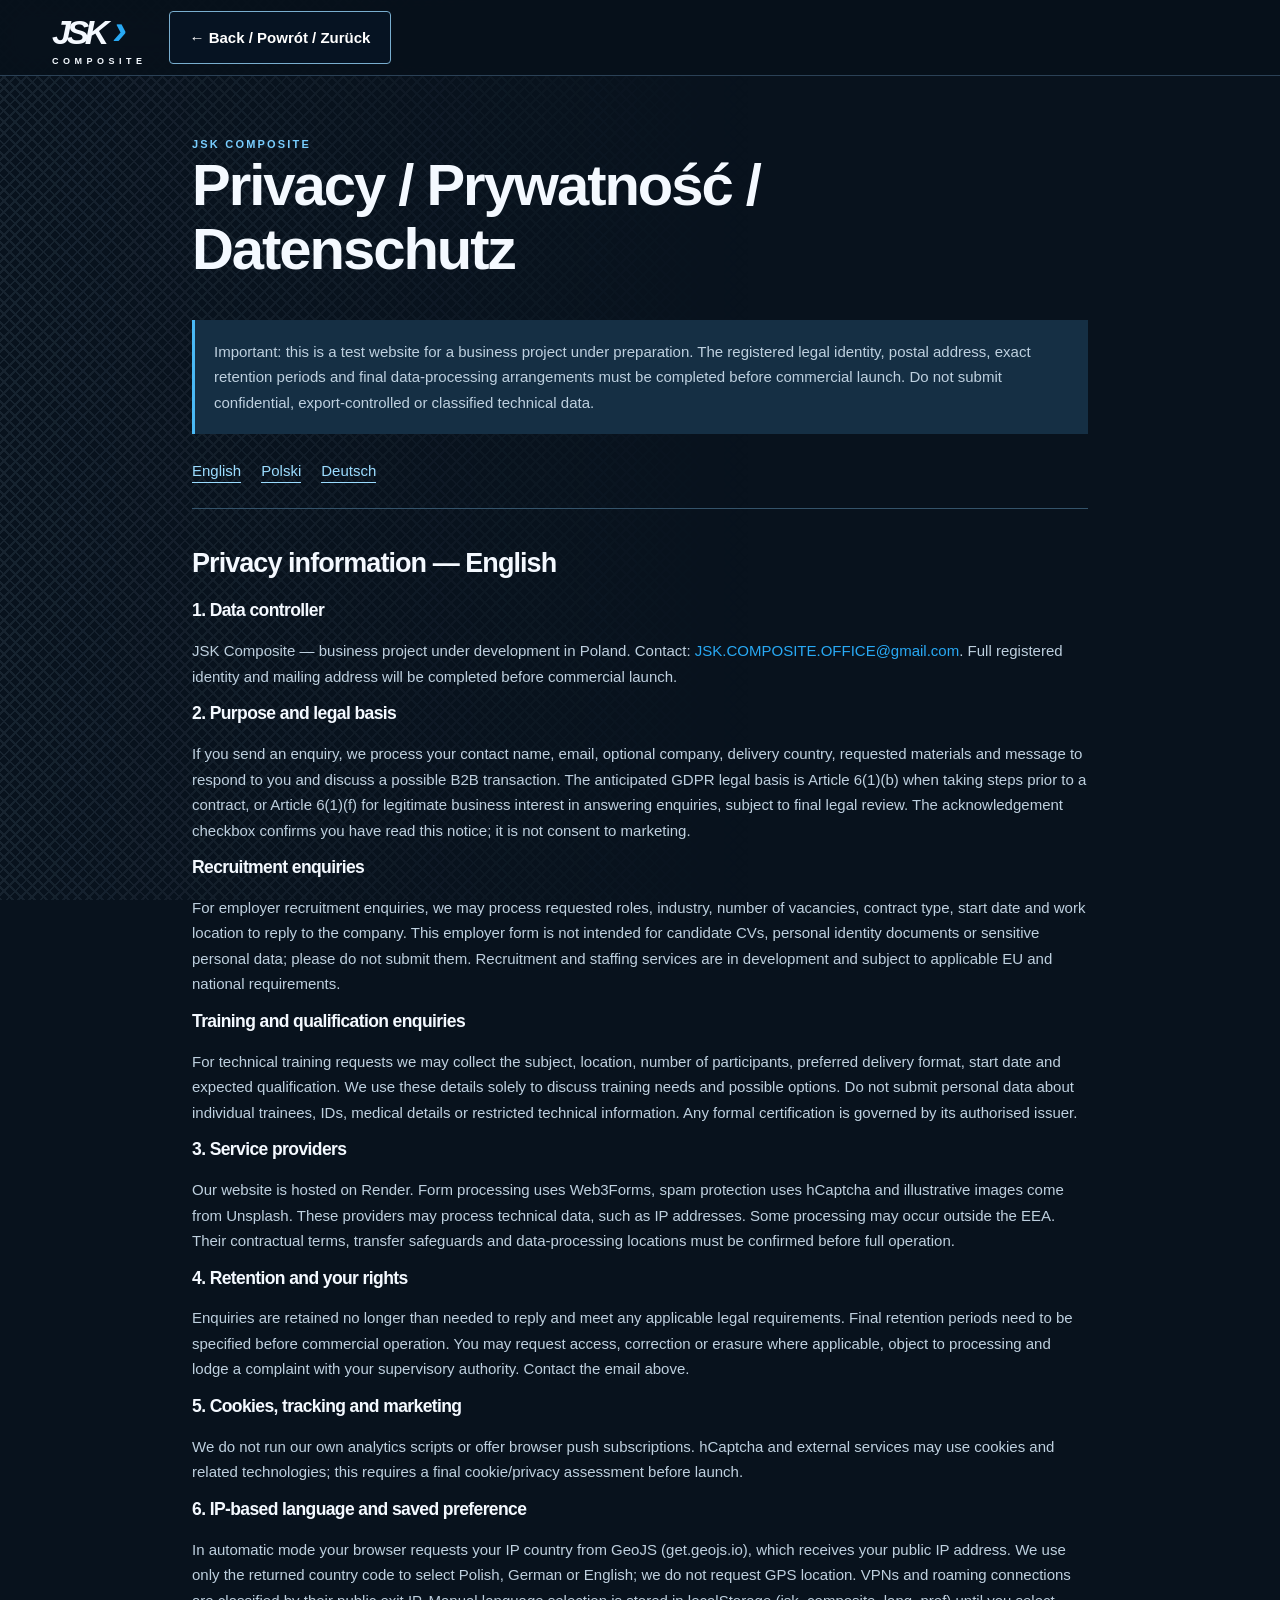
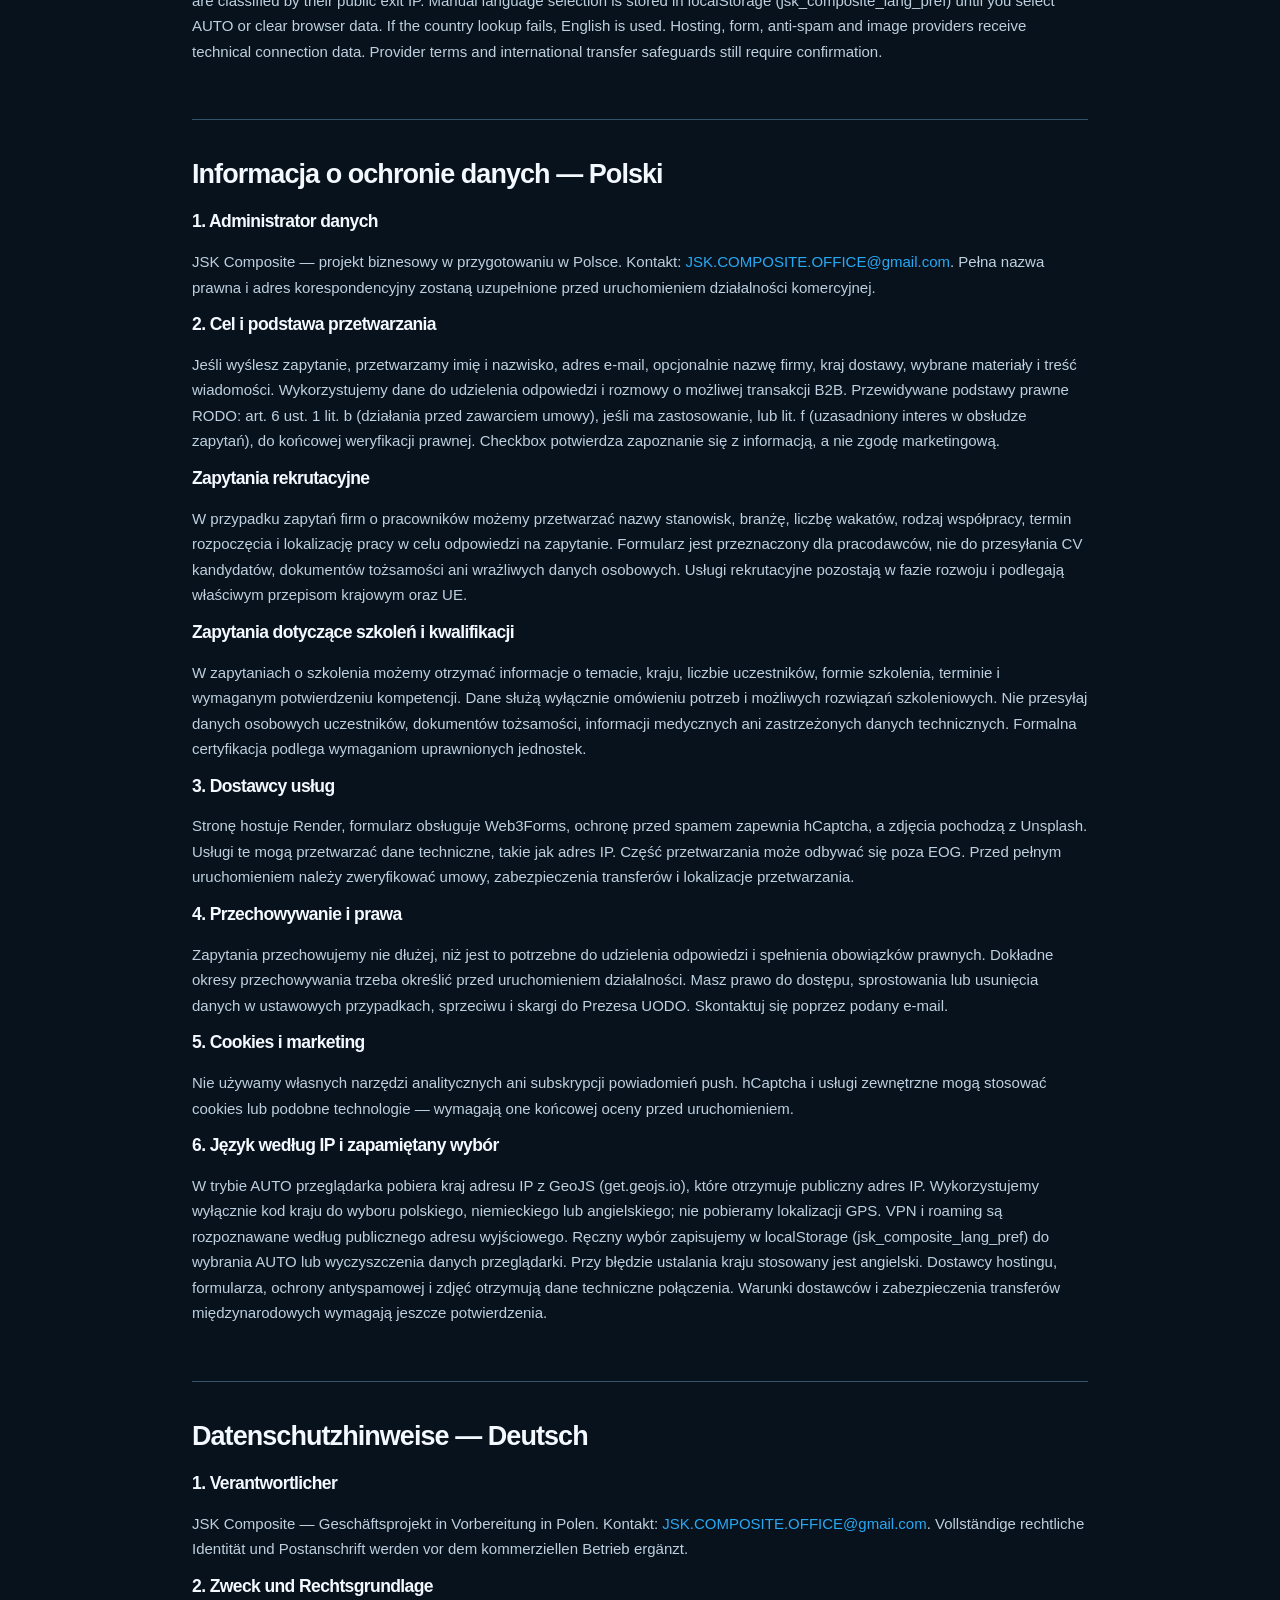
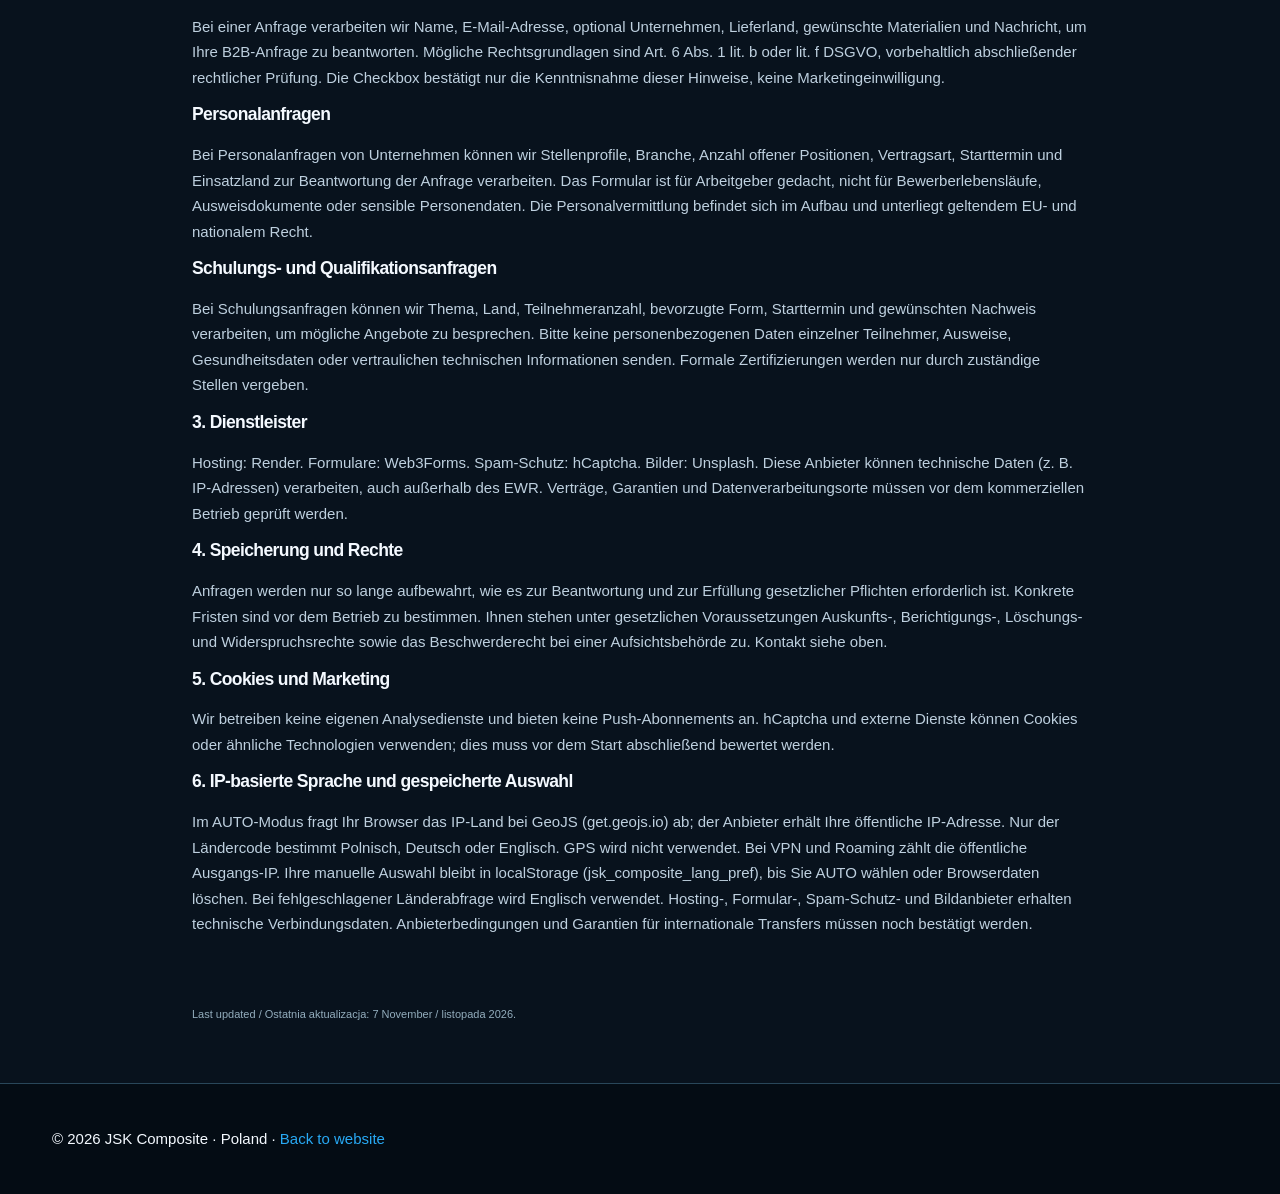
==== commit b3ae557a: "Fix Render language detection, enquiry flows, localization and regression coverage" ====
--- a/privacy.html
+++ b/privacy.html
@@ -1 +1 @@
-<!doctype html><html lang="en"><head><meta charset="utf-8"><meta name="viewport" content="width=device-width,initial-scale=1"><meta name="robots" content="noindex,nofollow"><title>Privacy / Prywatność / Datenschutz | JSK Composite</title><link rel="stylesheet" href="/style.css"></head><body><header class="header"><div class="wrap nav"><a class="logo" href="/"><b>JSK</b><small>COMPOSITE</small></a><a class="btn outline" href="/">← Back / Powrót</a></div></header><main class="privacy-main"><div class="eyebrow">JSK COMPOSITE</div><h1>Privacy &amp; data protection</h1><p class="privacy-banner">Important: this is a test website for a business project under preparation. The registered legal identity, postal address, exact retention periods and final data-processing arrangements must be completed before commercial launch. Do not submit confidential, export-controlled or classified technical data.</p><nav class="privacy-nav"><a href="#en">English</a><a href="#pl">Polski</a><a href="#de">Deutsch</a></nav><section id="en" class="privacy-lang" lang="en"><h2>Privacy information — English</h2><h3>1. Data controller</h3><p>JSK Composite — business project under development in Poland. Contact: <a class="blue" href="mailto:JSK.COMPOSITE.OFFICE@gmail.com">JSK.COMPOSITE.OFFICE@gmail.com</a>. Full registered identity and mailing address will be completed before commercial launch.</p><h3>2. Purpose and legal basis</h3><p>If you send an enquiry, we process your contact name, email, optional company, delivery country, requested materials and message to respond to you and discuss a possible B2B transaction. The anticipated GDPR legal basis is Article 6(1)(b) when taking steps prior to a contract, or Article 6(1)(f) for legitimate business interest in answering enquiries, subject to final legal review. The acknowledgement checkbox confirms you have read this notice; it is not consent to marketing.</p><h3>Recruitment enquiries</h3><p>For employer recruitment enquiries, we may process requested roles, industry, number of vacancies, contract type, start date and work location to reply to the company. This employer form is not intended for candidate CVs, personal identity documents or sensitive personal data; please do not submit them. Recruitment and staffing services are in development and subject to applicable EU and national requirements.</p><h3>Training and qualification enquiries</h3><p>For technical training requests we may collect the subject, location, number of participants, preferred delivery format, start date and expected qualification. We use these details solely to discuss training needs and possible options. Do not submit personal data about individual trainees, IDs, medical details or restricted technical information. Any formal certification is governed by its authorised issuer.</p><h3>3. Service providers</h3><p>Our website is hosted on Vercel. Form processing uses Web3Forms, spam protection uses hCaptcha and illustrative images come from Unsplash. These providers may process technical data, such as IP addresses. Some processing may occur outside the EEA. Their contractual terms, transfer safeguards and data-processing locations must be confirmed before full operation.</p><h3>4. Retention and your rights</h3><p>Enquiries are retained no longer than needed to reply and meet any applicable legal requirements. Final retention periods need to be specified before commercial operation. You may request access, correction or erasure where applicable, object to processing and lodge a complaint with your supervisory authority. Contact the email above.</p><h3>5. Cookies, tracking and marketing</h3><p>We do not run our own analytics scripts or offer browser push subscriptions. hCaptcha and external services may use cookies and related technologies; this requires a final cookie/privacy assessment before launch.</p></section><section id="pl" class="privacy-lang" lang="pl"><h2>Informacja o ochronie danych — Polski</h2><h3>1. Administrator danych</h3><p>JSK Composite — projekt biznesowy w przygotowaniu w Polsce. Kontakt: <a class="blue" href="mailto:JSK.COMPOSITE.OFFICE@gmail.com">JSK.COMPOSITE.OFFICE@gmail.com</a>. Pełna nazwa prawna i adres korespondencyjny zostaną uzupełnione przed uruchomieniem działalności komercyjnej.</p><h3>2. Cel i podstawa przetwarzania</h3><p>Jeśli wyślesz zapytanie, przetwarzamy imię i nazwisko, adres e-mail, opcjonalnie nazwę firmy, kraj dostawy, wybrane materiały i treść wiadomości. Wykorzystujemy dane do udzielenia odpowiedzi i rozmowy o możliwej transakcji B2B. Przewidywane podstawy prawne RODO: art. 6 ust. 1 lit. b (działania przed zawarciem umowy), jeśli ma zastosowanie, lub lit. f (uzasadniony interes w obsłudze zapytań), do końcowej weryfikacji prawnej. Checkbox potwierdza zapoznanie się z informacją, a nie zgodę marketingową.</p><h3>Zapytania rekrutacyjne</h3><p>W przypadku zapytań firm o pracowników możemy przetwarzać nazwy stanowisk, branżę, liczbę wakatów, rodzaj współpracy, termin rozpoczęcia i lokalizację pracy w celu odpowiedzi na zapytanie. Formularz jest przeznaczony dla pracodawców, nie do przesyłania CV kandydatów, dokumentów tożsamości ani wrażliwych danych osobowych. Usługi rekrutacyjne pozostają w fazie rozwoju i podlegają właściwym przepisom krajowym oraz UE.</p><h3>Zapytania dotyczące szkoleń i kwalifikacji</h3><p>W zapytaniach o szkolenia możemy otrzymać informacje o temacie, kraju, liczbie uczestników, formie szkolenia, terminie i wymaganym potwierdzeniu kompetencji. Dane służą wyłącznie omówieniu potrzeb i możliwych rozwiązań szkoleniowych. Nie przesyłaj danych osobowych uczestników, dokumentów tożsamości, informacji medycznych ani zastrzeżonych danych technicznych. Formalna certyfikacja podlega wymaganiom uprawnionych jednostek.</p><h3>3. Dostawcy usług</h3><p>Stronę hostuje Vercel, formularz obsługuje Web3Forms, ochronę przed spamem zapewnia hCaptcha, a zdjęcia pochodzą z Unsplash. Usługi te mogą przetwarzać dane techniczne, takie jak adres IP. Część przetwarzania może odbywać się poza EOG. Przed pełnym uruchomieniem należy zweryfikować umowy, zabezpieczenia transferów i lokalizacje przetwarzania.</p><h3>4. Przechowywanie i prawa</h3><p>Zapytania przechowujemy nie dłużej, niż jest to potrzebne do udzielenia odpowiedzi i spełnienia obowiązków prawnych. Dokładne okresy przechowywania trzeba określić przed uruchomieniem działalności. Masz prawo do dostępu, sprostowania lub usunięcia danych w ustawowych przypadkach, sprzeciwu i skargi do Prezesa UODO. Skontaktuj się poprzez podany e-mail.</p><h3>5. Cookies i marketing</h3><p>Nie używamy własnych narzędzi analitycznych ani subskrypcji powiadomień push. hCaptcha i usługi zewnętrzne mogą stosować cookies lub podobne technologie — wymagają one końcowej oceny przed uruchomieniem.</p></section><section id="de" class="privacy-lang" lang="de"><h2>Datenschutzhinweise — Deutsch</h2><h3>1. Verantwortlicher</h3><p>JSK Composite — Geschäftsprojekt in Vorbereitung in Polen. Kontakt: <a class="blue" href="mailto:JSK.COMPOSITE.OFFICE@gmail.com">JSK.COMPOSITE.OFFICE@gmail.com</a>. Vollständige rechtliche Identität und Postanschrift werden vor dem kommerziellen Betrieb ergänzt.</p><h3>2. Zweck und Rechtsgrundlage</h3><p>Bei einer Anfrage verarbeiten wir Name, E-Mail-Adresse, optional Unternehmen, Lieferland, gewünschte Materialien und Nachricht, um Ihre B2B-Anfrage zu beantworten. Mögliche Rechtsgrundlagen sind Art. 6 Abs. 1 lit. b oder lit. f DSGVO, vorbehaltlich abschließender rechtlicher Prüfung. Die Checkbox bestätigt nur die Kenntnisnahme dieser Hinweise, keine Marketingeinwilligung.</p><h3>Personalanfragen</h3><p>Bei Personalanfragen von Unternehmen können wir Stellenprofile, Branche, Anzahl offener Positionen, Vertragsart, Starttermin und Einsatzland zur Beantwortung der Anfrage verarbeiten. Das Formular ist für Arbeitgeber gedacht, nicht für Bewerberlebensläufe, Ausweisdokumente oder sensible Personendaten. Die Personalvermittlung befindet sich im Aufbau und unterliegt geltendem EU- und nationalem Recht.</p><h3>Schulungs- und Qualifikationsanfragen</h3><p>Bei Schulungsanfragen können wir Thema, Land, Teilnehmeranzahl, bevorzugte Form, Starttermin und gewünschten Nachweis verarbeiten, um mögliche Angebote zu besprechen. Bitte keine personenbezogenen Daten einzelner Teilnehmer, Ausweise, Gesundheitsdaten oder vertraulichen technischen Informationen senden. Formale Zertifizierungen werden nur durch zuständige Stellen vergeben.</p><h3>3. Dienstleister</h3><p>Hosting: Vercel. Formulare: Web3Forms. Spam-Schutz: hCaptcha. Bilder: Unsplash. Diese Anbieter können technische Daten (z. B. IP-Adressen) verarbeiten, auch außerhalb des EWR. Verträge, Garantien und Datenverarbeitungsorte müssen vor dem kommerziellen Betrieb geprüft werden.</p><h3>4. Speicherung und Rechte</h3><p>Anfragen werden nur so lange aufbewahrt, wie es zur Beantwortung und zur Erfüllung gesetzlicher Pflichten erforderlich ist. Konkrete Fristen sind vor dem Betrieb zu bestimmen. Ihnen stehen unter gesetzlichen Voraussetzungen Auskunfts-, Berichtigungs-, Löschungs- und Widerspruchsrechte sowie das Beschwerderecht bei einer Aufsichtsbehörde zu. Kontakt siehe oben.</p><h3>5. Cookies und Marketing</h3><p>Wir betreiben keine eigenen Analysedienste und bieten keine Push-Abonnements an. hCaptcha und externe Dienste können Cookies oder ähnliche Technologien verwenden; dies muss vor dem Start abschließend bewertet werden.</p></section><p class="micro">Last updated / Ostatnia aktualizacja: 5 November / listopada 2026.</p></main><footer class="footer"><div class="wrap">© 2026 JSK Composite · Poland · <a class="blue" href="/">Back to website</a></div></footer></body></html>+<!doctype html><html lang="en"><head><meta charset="utf-8"><meta name="viewport" content="width=device-width,initial-scale=1"><meta name="robots" content="noindex,follow"><title>Privacy / Prywatność / Datenschutz | JSK Composite</title><link rel="stylesheet" href="/style.css"><link rel="icon" href="/favicon.svg" type="image/svg+xml"><link rel="canonical" href="https://jsk-composite.onrender.com/privacy.html"></head><body><header class="header"><div class="wrap nav"><a class="logo" href="/"><b>JSK</b><small>COMPOSITE</small></a><a class="btn outline" href="/">← Back / Powrót / Zurück</a></div></header><main class="privacy-main"><div class="eyebrow">JSK COMPOSITE</div><h1>Privacy / Prywatność / Datenschutz</h1><p class="privacy-banner">Important: this is a test website for a business project under preparation. The registered legal identity, postal address, exact retention periods and final data-processing arrangements must be completed before commercial launch. Do not submit confidential, export-controlled or classified technical data.</p><nav class="privacy-nav"><a href="#en">English</a><a href="#pl">Polski</a><a href="#de">Deutsch</a></nav><section id="en" class="privacy-lang" lang="en"><h2>Privacy information — English</h2><h3>1. Data controller</h3><p>JSK Composite — business project under development in Poland. Contact: <a class="blue" href="mailto:JSK.COMPOSITE.OFFICE@gmail.com">JSK.COMPOSITE.OFFICE@gmail.com</a>. Full registered identity and mailing address will be completed before commercial launch.</p><h3>2. Purpose and legal basis</h3><p>If you send an enquiry, we process your contact name, email, optional company, delivery country, requested materials and message to respond to you and discuss a possible B2B transaction. The anticipated GDPR legal basis is Article 6(1)(b) when taking steps prior to a contract, or Article 6(1)(f) for legitimate business interest in answering enquiries, subject to final legal review. The acknowledgement checkbox confirms you have read this notice; it is not consent to marketing.</p><h3>Recruitment enquiries</h3><p>For employer recruitment enquiries, we may process requested roles, industry, number of vacancies, contract type, start date and work location to reply to the company. This employer form is not intended for candidate CVs, personal identity documents or sensitive personal data; please do not submit them. Recruitment and staffing services are in development and subject to applicable EU and national requirements.</p><h3>Training and qualification enquiries</h3><p>For technical training requests we may collect the subject, location, number of participants, preferred delivery format, start date and expected qualification. We use these details solely to discuss training needs and possible options. Do not submit personal data about individual trainees, IDs, medical details or restricted technical information. Any formal certification is governed by its authorised issuer.</p><h3>3. Service providers</h3><p>Our website is hosted on Render. Form processing uses Web3Forms, spam protection uses hCaptcha and illustrative images come from Unsplash. These providers may process technical data, such as IP addresses. Some processing may occur outside the EEA. Their contractual terms, transfer safeguards and data-processing locations must be confirmed before full operation.</p><h3>4. Retention and your rights</h3><p>Enquiries are retained no longer than needed to reply and meet any applicable legal requirements. Final retention periods need to be specified before commercial operation. You may request access, correction or erasure where applicable, object to processing and lodge a complaint with your supervisory authority. Contact the email above.</p><h3>5. Cookies, tracking and marketing</h3><p>We do not run our own analytics scripts or offer browser push subscriptions. hCaptcha and external services may use cookies and related technologies; this requires a final cookie/privacy assessment before launch.</p><h3>6. IP-based language and saved preference</h3><p>In automatic mode your browser requests your IP country from GeoJS (get.geojs.io), which receives your public IP address. We use only the returned country code to select Polish, German or English; we do not request GPS location. VPNs and roaming connections are classified by their public exit IP. Manual language selection is stored in localStorage (jsk_composite_lang_pref) until you select AUTO or clear browser data. If the country lookup fails, English is used. Hosting, form, anti-spam and image providers receive technical connection data. Provider terms and international transfer safeguards still require confirmation.</p></section><section id="pl" class="privacy-lang" lang="pl"><h2>Informacja o ochronie danych — Polski</h2><h3>1. Administrator danych</h3><p>JSK Composite — projekt biznesowy w przygotowaniu w Polsce. Kontakt: <a class="blue" href="mailto:JSK.COMPOSITE.OFFICE@gmail.com">JSK.COMPOSITE.OFFICE@gmail.com</a>. Pełna nazwa prawna i adres korespondencyjny zostaną uzupełnione przed uruchomieniem działalności komercyjnej.</p><h3>2. Cel i podstawa przetwarzania</h3><p>Jeśli wyślesz zapytanie, przetwarzamy imię i nazwisko, adres e-mail, opcjonalnie nazwę firmy, kraj dostawy, wybrane materiały i treść wiadomości. Wykorzystujemy dane do udzielenia odpowiedzi i rozmowy o możliwej transakcji B2B. Przewidywane podstawy prawne RODO: art. 6 ust. 1 lit. b (działania przed zawarciem umowy), jeśli ma zastosowanie, lub lit. f (uzasadniony interes w obsłudze zapytań), do końcowej weryfikacji prawnej. Checkbox potwierdza zapoznanie się z informacją, a nie zgodę marketingową.</p><h3>Zapytania rekrutacyjne</h3><p>W przypadku zapytań firm o pracowników możemy przetwarzać nazwy stanowisk, branżę, liczbę wakatów, rodzaj współpracy, termin rozpoczęcia i lokalizację pracy w celu odpowiedzi na zapytanie. Formularz jest przeznaczony dla pracodawców, nie do przesyłania CV kandydatów, dokumentów tożsamości ani wrażliwych danych osobowych. Usługi rekrutacyjne pozostają w fazie rozwoju i podlegają właściwym przepisom krajowym oraz UE.</p><h3>Zapytania dotyczące szkoleń i kwalifikacji</h3><p>W zapytaniach o szkolenia możemy otrzymać informacje o temacie, kraju, liczbie uczestników, formie szkolenia, terminie i wymaganym potwierdzeniu kompetencji. Dane służą wyłącznie omówieniu potrzeb i możliwych rozwiązań szkoleniowych. Nie przesyłaj danych osobowych uczestników, dokumentów tożsamości, informacji medycznych ani zastrzeżonych danych technicznych. Formalna certyfikacja podlega wymaganiom uprawnionych jednostek.</p><h3>3. Dostawcy usług</h3><p>Stronę hostuje Render, formularz obsługuje Web3Forms, ochronę przed spamem zapewnia hCaptcha, a zdjęcia pochodzą z Unsplash. Usługi te mogą przetwarzać dane techniczne, takie jak adres IP. Część przetwarzania może odbywać się poza EOG. Przed pełnym uruchomieniem należy zweryfikować umowy, zabezpieczenia transferów i lokalizacje przetwarzania.</p><h3>4. Przechowywanie i prawa</h3><p>Zapytania przechowujemy nie dłużej, niż jest to potrzebne do udzielenia odpowiedzi i spełnienia obowiązków prawnych. Dokładne okresy przechowywania trzeba określić przed uruchomieniem działalności. Masz prawo do dostępu, sprostowania lub usunięcia danych w ustawowych przypadkach, sprzeciwu i skargi do Prezesa UODO. Skontaktuj się poprzez podany e-mail.</p><h3>5. Cookies i marketing</h3><p>Nie używamy własnych narzędzi analitycznych ani subskrypcji powiadomień push. hCaptcha i usługi zewnętrzne mogą stosować cookies lub podobne technologie — wymagają one końcowej oceny przed uruchomieniem.</p><h3>6. Język według IP i zapamiętany wybór</h3><p>W trybie AUTO przeglądarka pobiera kraj adresu IP z GeoJS (get.geojs.io), które otrzymuje publiczny adres IP. Wykorzystujemy wyłącznie kod kraju do wyboru polskiego, niemieckiego lub angielskiego; nie pobieramy lokalizacji GPS. VPN i roaming są rozpoznawane według publicznego adresu wyjściowego. Ręczny wybór zapisujemy w localStorage (jsk_composite_lang_pref) do wybrania AUTO lub wyczyszczenia danych przeglądarki. Przy błędzie ustalania kraju stosowany jest angielski. Dostawcy hostingu, formularza, ochrony antyspamowej i zdjęć otrzymują dane techniczne połączenia. Warunki dostawców i zabezpieczenia transferów międzynarodowych wymagają jeszcze potwierdzenia.</p></section><section id="de" class="privacy-lang" lang="de"><h2>Datenschutzhinweise — Deutsch</h2><h3>1. Verantwortlicher</h3><p>JSK Composite — Geschäftsprojekt in Vorbereitung in Polen. Kontakt: <a class="blue" href="mailto:JSK.COMPOSITE.OFFICE@gmail.com">JSK.COMPOSITE.OFFICE@gmail.com</a>. Vollständige rechtliche Identität und Postanschrift werden vor dem kommerziellen Betrieb ergänzt.</p><h3>2. Zweck und Rechtsgrundlage</h3><p>Bei einer Anfrage verarbeiten wir Name, E-Mail-Adresse, optional Unternehmen, Lieferland, gewünschte Materialien und Nachricht, um Ihre B2B-Anfrage zu beantworten. Mögliche Rechtsgrundlagen sind Art. 6 Abs. 1 lit. b oder lit. f DSGVO, vorbehaltlich abschließender rechtlicher Prüfung. Die Checkbox bestätigt nur die Kenntnisnahme dieser Hinweise, keine Marketingeinwilligung.</p><h3>Personalanfragen</h3><p>Bei Personalanfragen von Unternehmen können wir Stellenprofile, Branche, Anzahl offener Positionen, Vertragsart, Starttermin und Einsatzland zur Beantwortung der Anfrage verarbeiten. Das Formular ist für Arbeitgeber gedacht, nicht für Bewerberlebensläufe, Ausweisdokumente oder sensible Personendaten. Die Personalvermittlung befindet sich im Aufbau und unterliegt geltendem EU- und nationalem Recht.</p><h3>Schulungs- und Qualifikationsanfragen</h3><p>Bei Schulungsanfragen können wir Thema, Land, Teilnehmeranzahl, bevorzugte Form, Starttermin und gewünschten Nachweis verarbeiten, um mögliche Angebote zu besprechen. Bitte keine personenbezogenen Daten einzelner Teilnehmer, Ausweise, Gesundheitsdaten oder vertraulichen technischen Informationen senden. Formale Zertifizierungen werden nur durch zuständige Stellen vergeben.</p><h3>3. Dienstleister</h3><p>Hosting: Render. Formulare: Web3Forms. Spam-Schutz: hCaptcha. Bilder: Unsplash. Diese Anbieter können technische Daten (z. B. IP-Adressen) verarbeiten, auch außerhalb des EWR. Verträge, Garantien und Datenverarbeitungsorte müssen vor dem kommerziellen Betrieb geprüft werden.</p><h3>4. Speicherung und Rechte</h3><p>Anfragen werden nur so lange aufbewahrt, wie es zur Beantwortung und zur Erfüllung gesetzlicher Pflichten erforderlich ist. Konkrete Fristen sind vor dem Betrieb zu bestimmen. Ihnen stehen unter gesetzlichen Voraussetzungen Auskunfts-, Berichtigungs-, Löschungs- und Widerspruchsrechte sowie das Beschwerderecht bei einer Aufsichtsbehörde zu. Kontakt siehe oben.</p><h3>5. Cookies und Marketing</h3><p>Wir betreiben keine eigenen Analysedienste und bieten keine Push-Abonnements an. hCaptcha und externe Dienste können Cookies oder ähnliche Technologien verwenden; dies muss vor dem Start abschließend bewertet werden.</p><h3>6. IP-basierte Sprache und gespeicherte Auswahl</h3><p>Im AUTO-Modus fragt Ihr Browser das IP-Land bei GeoJS (get.geojs.io) ab; der Anbieter erhält Ihre öffentliche IP-Adresse. Nur der Ländercode bestimmt Polnisch, Deutsch oder Englisch. GPS wird nicht verwendet. Bei VPN und Roaming zählt die öffentliche Ausgangs-IP. Ihre manuelle Auswahl bleibt in localStorage (jsk_composite_lang_pref), bis Sie AUTO wählen oder Browserdaten löschen. Bei fehlgeschlagener Länderabfrage wird Englisch verwendet. Hosting-, Formular-, Spam-Schutz- und Bildanbieter erhalten technische Verbindungsdaten. Anbieterbedingungen und Garantien für internationale Transfers müssen noch bestätigt werden.</p></section><p class="micro">Last updated / Ostatnia aktualizacja: 7 November / listopada 2026.</p></main><footer class="footer"><div class="wrap">© 2026 JSK Composite · Poland · <a class="blue" href="/">Back to website</a></div></footer></body></html>
--- a/style.css
+++ b/style.css
@@ -47,3 +47,15 @@
 
 /* IP geolocation language selector */
 .langs button[data-auto="1"]{font-weight:800;letter-spacing:.02em}.langs button[data-auto="1"].geo-on{color:#8bcafa;box-shadow:inset 0 -2px #28a9f4}@media(max-width:580px){.langs button{padding:6px}.langs button[data-auto="1"]{font-size:9px}}
+
+/* Keyboard, touch and narrow-screen safeguards. */
+[hidden]{display:none!important}
+.skip-link{position:fixed;left:12px;top:-100px;z-index:1000;background:#fff;color:#081018;padding:14px 20px}
+.skip-link:focus{top:12px}
+:focus-visible{outline:3px solid #79d6ff;outline-offset:4px}
+.langs button,.filters button,.catalog-filters button,.add,.catalog-course-bottom button{min-height:44px;min-width:44px}
+.email{overflow-wrap:anywhere}
+.fields>*{min-width:0}
+input,select,textarea{max-width:100%;font-size:16px}
+@media(prefers-reduced-motion:reduce){html{scroll-behavior:auto!important}*,*::before,*::after{animation:none!important;transition:none!important}}
+@media(max-width:480px){.h-captcha{max-width:100%;overflow-x:auto}.hero h1{overflow-wrap:break-word}}
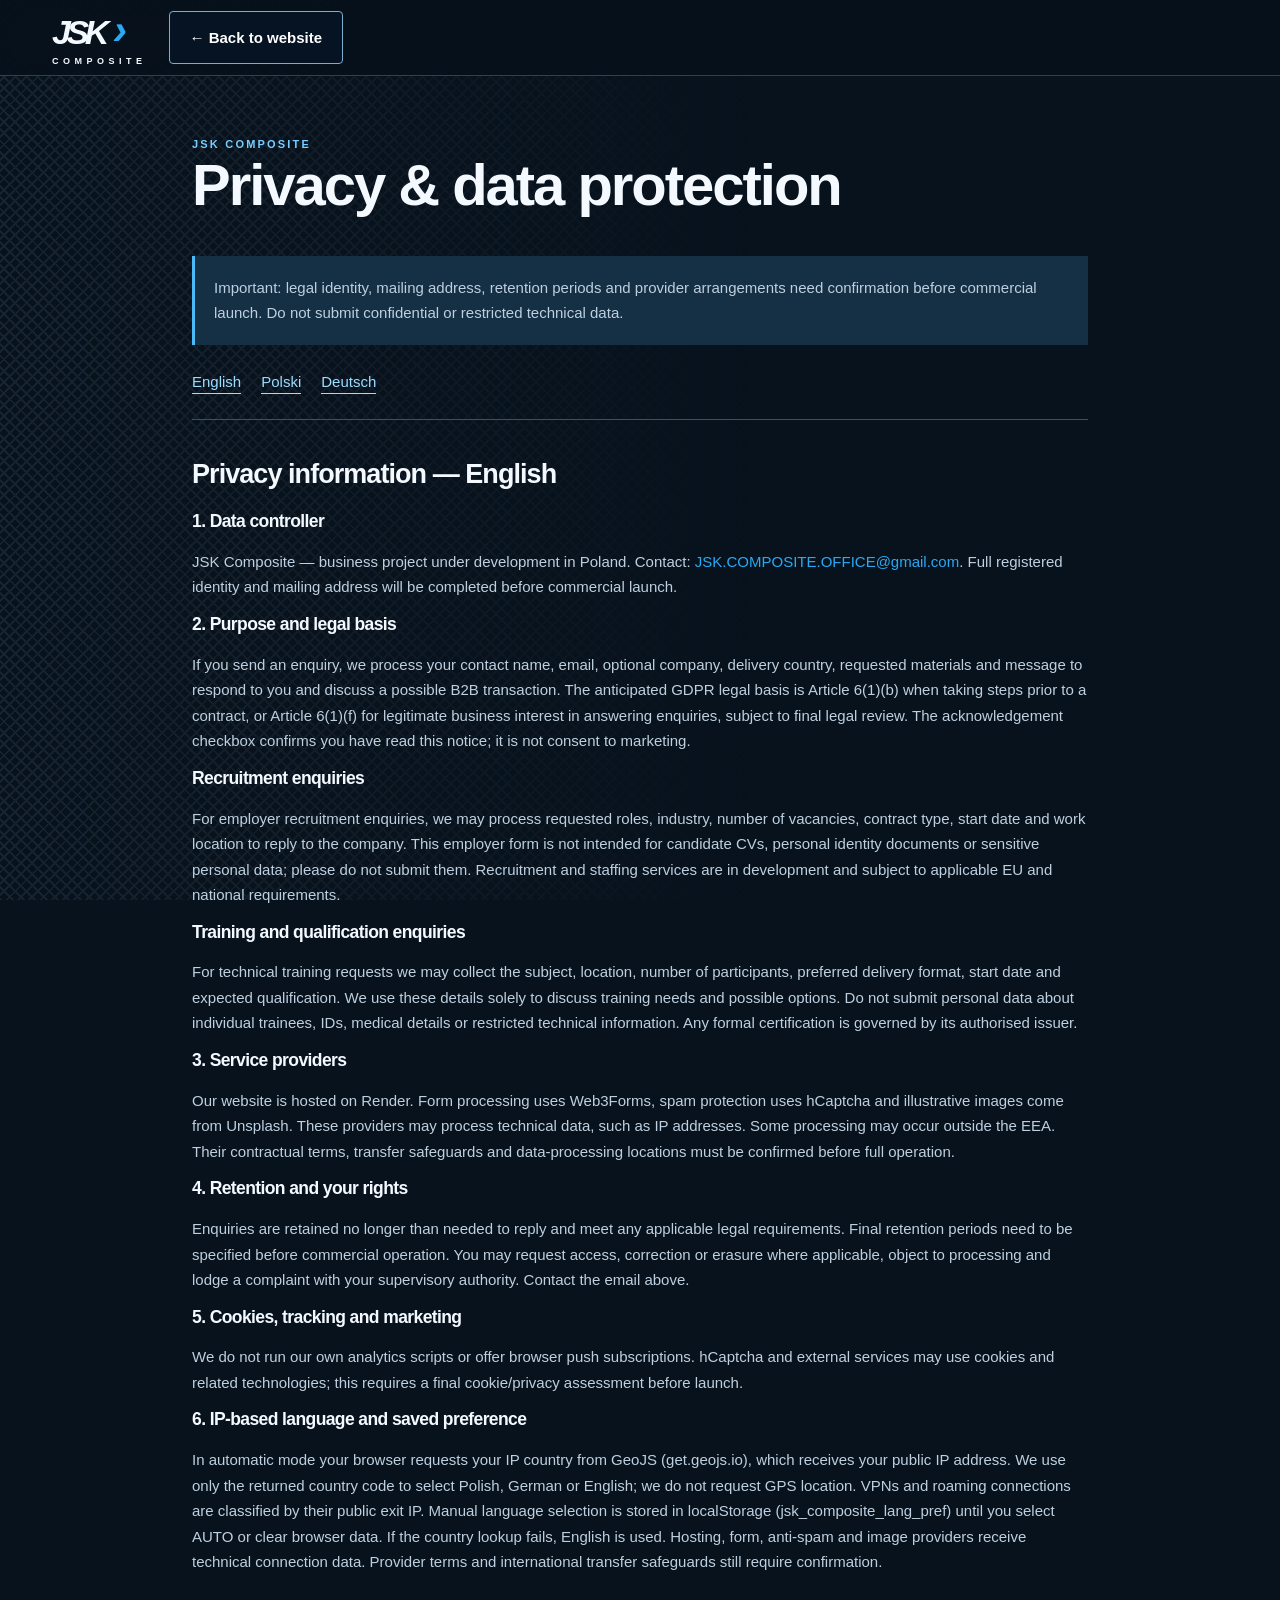
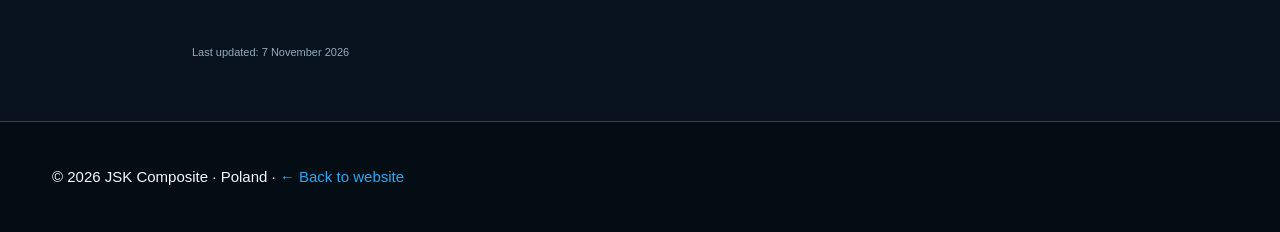
==== commit c0f9b564: "Fix narrow layouts and contrast; extend privacy and accessibility regression tests" ====
--- a/privacy.html
+++ b/privacy.html
@@ -1 +1 @@
-<!doctype html><html lang="en"><head><meta charset="utf-8"><meta name="viewport" content="width=device-width,initial-scale=1"><meta name="robots" content="noindex,follow"><title>Privacy / Prywatność / Datenschutz | JSK Composite</title><link rel="stylesheet" href="/style.css"><link rel="icon" href="/favicon.svg" type="image/svg+xml"><link rel="canonical" href="https://jsk-composite.onrender.com/privacy.html"></head><body><header class="header"><div class="wrap nav"><a class="logo" href="/"><b>JSK</b><small>COMPOSITE</small></a><a class="btn outline" href="/">← Back / Powrót / Zurück</a></div></header><main class="privacy-main"><div class="eyebrow">JSK COMPOSITE</div><h1>Privacy / Prywatność / Datenschutz</h1><p class="privacy-banner">Important: this is a test website for a business project under preparation. The registered legal identity, postal address, exact retention periods and final data-processing arrangements must be completed before commercial launch. Do not submit confidential, export-controlled or classified technical data.</p><nav class="privacy-nav"><a href="#en">English</a><a href="#pl">Polski</a><a href="#de">Deutsch</a></nav><section id="en" class="privacy-lang" lang="en"><h2>Privacy information — English</h2><h3>1. Data controller</h3><p>JSK Composite — business project under development in Poland. Contact: <a class="blue" href="mailto:JSK.COMPOSITE.OFFICE@gmail.com">JSK.COMPOSITE.OFFICE@gmail.com</a>. Full registered identity and mailing address will be completed before commercial launch.</p><h3>2. Purpose and legal basis</h3><p>If you send an enquiry, we process your contact name, email, optional company, delivery country, requested materials and message to respond to you and discuss a possible B2B transaction. The anticipated GDPR legal basis is Article 6(1)(b) when taking steps prior to a contract, or Article 6(1)(f) for legitimate business interest in answering enquiries, subject to final legal review. The acknowledgement checkbox confirms you have read this notice; it is not consent to marketing.</p><h3>Recruitment enquiries</h3><p>For employer recruitment enquiries, we may process requested roles, industry, number of vacancies, contract type, start date and work location to reply to the company. This employer form is not intended for candidate CVs, personal identity documents or sensitive personal data; please do not submit them. Recruitment and staffing services are in development and subject to applicable EU and national requirements.</p><h3>Training and qualification enquiries</h3><p>For technical training requests we may collect the subject, location, number of participants, preferred delivery format, start date and expected qualification. We use these details solely to discuss training needs and possible options. Do not submit personal data about individual trainees, IDs, medical details or restricted technical information. Any formal certification is governed by its authorised issuer.</p><h3>3. Service providers</h3><p>Our website is hosted on Render. Form processing uses Web3Forms, spam protection uses hCaptcha and illustrative images come from Unsplash. These providers may process technical data, such as IP addresses. Some processing may occur outside the EEA. Their contractual terms, transfer safeguards and data-processing locations must be confirmed before full operation.</p><h3>4. Retention and your rights</h3><p>Enquiries are retained no longer than needed to reply and meet any applicable legal requirements. Final retention periods need to be specified before commercial operation. You may request access, correction or erasure where applicable, object to processing and lodge a complaint with your supervisory authority. Contact the email above.</p><h3>5. Cookies, tracking and marketing</h3><p>We do not run our own analytics scripts or offer browser push subscriptions. hCaptcha and external services may use cookies and related technologies; this requires a final cookie/privacy assessment before launch.</p><h3>6. IP-based language and saved preference</h3><p>In automatic mode your browser requests your IP country from GeoJS (get.geojs.io), which receives your public IP address. We use only the returned country code to select Polish, German or English; we do not request GPS location. VPNs and roaming connections are classified by their public exit IP. Manual language selection is stored in localStorage (jsk_composite_lang_pref) until you select AUTO or clear browser data. If the country lookup fails, English is used. Hosting, form, anti-spam and image providers receive technical connection data. Provider terms and international transfer safeguards still require confirmation.</p></section><section id="pl" class="privacy-lang" lang="pl"><h2>Informacja o ochronie danych — Polski</h2><h3>1. Administrator danych</h3><p>JSK Composite — projekt biznesowy w przygotowaniu w Polsce. Kontakt: <a class="blue" href="mailto:JSK.COMPOSITE.OFFICE@gmail.com">JSK.COMPOSITE.OFFICE@gmail.com</a>. Pełna nazwa prawna i adres korespondencyjny zostaną uzupełnione przed uruchomieniem działalności komercyjnej.</p><h3>2. Cel i podstawa przetwarzania</h3><p>Jeśli wyślesz zapytanie, przetwarzamy imię i nazwisko, adres e-mail, opcjonalnie nazwę firmy, kraj dostawy, wybrane materiały i treść wiadomości. Wykorzystujemy dane do udzielenia odpowiedzi i rozmowy o możliwej transakcji B2B. Przewidywane podstawy prawne RODO: art. 6 ust. 1 lit. b (działania przed zawarciem umowy), jeśli ma zastosowanie, lub lit. f (uzasadniony interes w obsłudze zapytań), do końcowej weryfikacji prawnej. Checkbox potwierdza zapoznanie się z informacją, a nie zgodę marketingową.</p><h3>Zapytania rekrutacyjne</h3><p>W przypadku zapytań firm o pracowników możemy przetwarzać nazwy stanowisk, branżę, liczbę wakatów, rodzaj współpracy, termin rozpoczęcia i lokalizację pracy w celu odpowiedzi na zapytanie. Formularz jest przeznaczony dla pracodawców, nie do przesyłania CV kandydatów, dokumentów tożsamości ani wrażliwych danych osobowych. Usługi rekrutacyjne pozostają w fazie rozwoju i podlegają właściwym przepisom krajowym oraz UE.</p><h3>Zapytania dotyczące szkoleń i kwalifikacji</h3><p>W zapytaniach o szkolenia możemy otrzymać informacje o temacie, kraju, liczbie uczestników, formie szkolenia, terminie i wymaganym potwierdzeniu kompetencji. Dane służą wyłącznie omówieniu potrzeb i możliwych rozwiązań szkoleniowych. Nie przesyłaj danych osobowych uczestników, dokumentów tożsamości, informacji medycznych ani zastrzeżonych danych technicznych. Formalna certyfikacja podlega wymaganiom uprawnionych jednostek.</p><h3>3. Dostawcy usług</h3><p>Stronę hostuje Render, formularz obsługuje Web3Forms, ochronę przed spamem zapewnia hCaptcha, a zdjęcia pochodzą z Unsplash. Usługi te mogą przetwarzać dane techniczne, takie jak adres IP. Część przetwarzania może odbywać się poza EOG. Przed pełnym uruchomieniem należy zweryfikować umowy, zabezpieczenia transferów i lokalizacje przetwarzania.</p><h3>4. Przechowywanie i prawa</h3><p>Zapytania przechowujemy nie dłużej, niż jest to potrzebne do udzielenia odpowiedzi i spełnienia obowiązków prawnych. Dokładne okresy przechowywania trzeba określić przed uruchomieniem działalności. Masz prawo do dostępu, sprostowania lub usunięcia danych w ustawowych przypadkach, sprzeciwu i skargi do Prezesa UODO. Skontaktuj się poprzez podany e-mail.</p><h3>5. Cookies i marketing</h3><p>Nie używamy własnych narzędzi analitycznych ani subskrypcji powiadomień push. hCaptcha i usługi zewnętrzne mogą stosować cookies lub podobne technologie — wymagają one końcowej oceny przed uruchomieniem.</p><h3>6. Język według IP i zapamiętany wybór</h3><p>W trybie AUTO przeglądarka pobiera kraj adresu IP z GeoJS (get.geojs.io), które otrzymuje publiczny adres IP. Wykorzystujemy wyłącznie kod kraju do wyboru polskiego, niemieckiego lub angielskiego; nie pobieramy lokalizacji GPS. VPN i roaming są rozpoznawane według publicznego adresu wyjściowego. Ręczny wybór zapisujemy w localStorage (jsk_composite_lang_pref) do wybrania AUTO lub wyczyszczenia danych przeglądarki. Przy błędzie ustalania kraju stosowany jest angielski. Dostawcy hostingu, formularza, ochrony antyspamowej i zdjęć otrzymują dane techniczne połączenia. Warunki dostawców i zabezpieczenia transferów międzynarodowych wymagają jeszcze potwierdzenia.</p></section><section id="de" class="privacy-lang" lang="de"><h2>Datenschutzhinweise — Deutsch</h2><h3>1. Verantwortlicher</h3><p>JSK Composite — Geschäftsprojekt in Vorbereitung in Polen. Kontakt: <a class="blue" href="mailto:JSK.COMPOSITE.OFFICE@gmail.com">JSK.COMPOSITE.OFFICE@gmail.com</a>. Vollständige rechtliche Identität und Postanschrift werden vor dem kommerziellen Betrieb ergänzt.</p><h3>2. Zweck und Rechtsgrundlage</h3><p>Bei einer Anfrage verarbeiten wir Name, E-Mail-Adresse, optional Unternehmen, Lieferland, gewünschte Materialien und Nachricht, um Ihre B2B-Anfrage zu beantworten. Mögliche Rechtsgrundlagen sind Art. 6 Abs. 1 lit. b oder lit. f DSGVO, vorbehaltlich abschließender rechtlicher Prüfung. Die Checkbox bestätigt nur die Kenntnisnahme dieser Hinweise, keine Marketingeinwilligung.</p><h3>Personalanfragen</h3><p>Bei Personalanfragen von Unternehmen können wir Stellenprofile, Branche, Anzahl offener Positionen, Vertragsart, Starttermin und Einsatzland zur Beantwortung der Anfrage verarbeiten. Das Formular ist für Arbeitgeber gedacht, nicht für Bewerberlebensläufe, Ausweisdokumente oder sensible Personendaten. Die Personalvermittlung befindet sich im Aufbau und unterliegt geltendem EU- und nationalem Recht.</p><h3>Schulungs- und Qualifikationsanfragen</h3><p>Bei Schulungsanfragen können wir Thema, Land, Teilnehmeranzahl, bevorzugte Form, Starttermin und gewünschten Nachweis verarbeiten, um mögliche Angebote zu besprechen. Bitte keine personenbezogenen Daten einzelner Teilnehmer, Ausweise, Gesundheitsdaten oder vertraulichen technischen Informationen senden. Formale Zertifizierungen werden nur durch zuständige Stellen vergeben.</p><h3>3. Dienstleister</h3><p>Hosting: Render. Formulare: Web3Forms. Spam-Schutz: hCaptcha. Bilder: Unsplash. Diese Anbieter können technische Daten (z. B. IP-Adressen) verarbeiten, auch außerhalb des EWR. Verträge, Garantien und Datenverarbeitungsorte müssen vor dem kommerziellen Betrieb geprüft werden.</p><h3>4. Speicherung und Rechte</h3><p>Anfragen werden nur so lange aufbewahrt, wie es zur Beantwortung und zur Erfüllung gesetzlicher Pflichten erforderlich ist. Konkrete Fristen sind vor dem Betrieb zu bestimmen. Ihnen stehen unter gesetzlichen Voraussetzungen Auskunfts-, Berichtigungs-, Löschungs- und Widerspruchsrechte sowie das Beschwerderecht bei einer Aufsichtsbehörde zu. Kontakt siehe oben.</p><h3>5. Cookies und Marketing</h3><p>Wir betreiben keine eigenen Analysedienste und bieten keine Push-Abonnements an. hCaptcha und externe Dienste können Cookies oder ähnliche Technologien verwenden; dies muss vor dem Start abschließend bewertet werden.</p><h3>6. IP-basierte Sprache und gespeicherte Auswahl</h3><p>Im AUTO-Modus fragt Ihr Browser das IP-Land bei GeoJS (get.geojs.io) ab; der Anbieter erhält Ihre öffentliche IP-Adresse. Nur der Ländercode bestimmt Polnisch, Deutsch oder Englisch. GPS wird nicht verwendet. Bei VPN und Roaming zählt die öffentliche Ausgangs-IP. Ihre manuelle Auswahl bleibt in localStorage (jsk_composite_lang_pref), bis Sie AUTO wählen oder Browserdaten löschen. Bei fehlgeschlagener Länderabfrage wird Englisch verwendet. Hosting-, Formular-, Spam-Schutz- und Bildanbieter erhalten technische Verbindungsdaten. Anbieterbedingungen und Garantien für internationale Transfers müssen noch bestätigt werden.</p></section><p class="micro">Last updated / Ostatnia aktualizacja: 7 November / listopada 2026.</p></main><footer class="footer"><div class="wrap">© 2026 JSK Composite · Poland · <a class="blue" href="/">Back to website</a></div></footer></body></html>+<!doctype html><html lang="en"><head><meta charset="utf-8"><meta name="viewport" content="width=device-width,initial-scale=1"><meta name="robots" content="noindex,follow"><title>Privacy / Prywatność / Datenschutz | JSK Composite</title><link rel="stylesheet" href="/style.css"><link rel="icon" href="/favicon.svg" type="image/svg+xml"><link rel="canonical" href="https://jsk-composite.onrender.com/privacy.html"><meta http-equiv="Content-Security-Policy" content="base-uri 'self'; object-src 'none'; form-action https://api.web3forms.com; upgrade-insecure-requests"></head><body><header class="header"><div class="wrap nav"><a class="logo" href="/"><b>JSK</b><small>COMPOSITE</small></a><a class="btn outline" href="/">← Back / Powrót / Zurück</a></div></header><main class="privacy-main"><div class="eyebrow">JSK COMPOSITE</div><h1>Privacy / Prywatność / Datenschutz</h1><p class="privacy-banner">Important: this is a test website for a business project under preparation. The registered legal identity, postal address, exact retention periods and final data-processing arrangements must be completed before commercial launch. Do not submit confidential, export-controlled or classified technical data.</p><nav class="privacy-nav"><a href="#en">English</a><a href="#pl">Polski</a><a href="#de">Deutsch</a></nav><section id="en" class="privacy-lang" lang="en"><h2>Privacy information — English</h2><h3>1. Data controller</h3><p>JSK Composite — business project under development in Poland. Contact: <a class="blue" href="mailto:JSK.COMPOSITE.OFFICE@gmail.com">JSK.COMPOSITE.OFFICE@gmail.com</a>. Full registered identity and mailing address will be completed before commercial launch.</p><h3>2. Purpose and legal basis</h3><p>If you send an enquiry, we process your contact name, email, optional company, delivery country, requested materials and message to respond to you and discuss a possible B2B transaction. The anticipated GDPR legal basis is Article 6(1)(b) when taking steps prior to a contract, or Article 6(1)(f) for legitimate business interest in answering enquiries, subject to final legal review. The acknowledgement checkbox confirms you have read this notice; it is not consent to marketing.</p><h3>Recruitment enquiries</h3><p>For employer recruitment enquiries, we may process requested roles, industry, number of vacancies, contract type, start date and work location to reply to the company. This employer form is not intended for candidate CVs, personal identity documents or sensitive personal data; please do not submit them. Recruitment and staffing services are in development and subject to applicable EU and national requirements.</p><h3>Training and qualification enquiries</h3><p>For technical training requests we may collect the subject, location, number of participants, preferred delivery format, start date and expected qualification. We use these details solely to discuss training needs and possible options. Do not submit personal data about individual trainees, IDs, medical details or restricted technical information. Any formal certification is governed by its authorised issuer.</p><h3>3. Service providers</h3><p>Our website is hosted on Render. Form processing uses Web3Forms, spam protection uses hCaptcha and illustrative images come from Unsplash. These providers may process technical data, such as IP addresses. Some processing may occur outside the EEA. Their contractual terms, transfer safeguards and data-processing locations must be confirmed before full operation.</p><h3>4. Retention and your rights</h3><p>Enquiries are retained no longer than needed to reply and meet any applicable legal requirements. Final retention periods need to be specified before commercial operation. You may request access, correction or erasure where applicable, object to processing and lodge a complaint with your supervisory authority. Contact the email above.</p><h3>5. Cookies, tracking and marketing</h3><p>We do not run our own analytics scripts or offer browser push subscriptions. hCaptcha and external services may use cookies and related technologies; this requires a final cookie/privacy assessment before launch.</p><h3>6. IP-based language and saved preference</h3><p>In automatic mode your browser requests your IP country from GeoJS (get.geojs.io), which receives your public IP address. We use only the returned country code to select Polish, German or English; we do not request GPS location. VPNs and roaming connections are classified by their public exit IP. Manual language selection is stored in localStorage (jsk_composite_lang_pref) until you select AUTO or clear browser data. If the country lookup fails, English is used. Hosting, form, anti-spam and image providers receive technical connection data. Provider terms and international transfer safeguards still require confirmation.</p></section><section id="pl" class="privacy-lang" lang="pl"><h2>Informacja o ochronie danych — Polski</h2><h3>1. Administrator danych</h3><p>JSK Composite — projekt biznesowy w przygotowaniu w Polsce. Kontakt: <a class="blue" href="mailto:JSK.COMPOSITE.OFFICE@gmail.com">JSK.COMPOSITE.OFFICE@gmail.com</a>. Pełna nazwa prawna i adres korespondencyjny zostaną uzupełnione przed uruchomieniem działalności komercyjnej.</p><h3>2. Cel i podstawa przetwarzania</h3><p>Jeśli wyślesz zapytanie, przetwarzamy imię i nazwisko, adres e-mail, opcjonalnie nazwę firmy, kraj dostawy, wybrane materiały i treść wiadomości. Wykorzystujemy dane do udzielenia odpowiedzi i rozmowy o możliwej transakcji B2B. Przewidywane podstawy prawne RODO: art. 6 ust. 1 lit. b (działania przed zawarciem umowy), jeśli ma zastosowanie, lub lit. f (uzasadniony interes w obsłudze zapytań), do końcowej weryfikacji prawnej. Checkbox potwierdza zapoznanie się z informacją, a nie zgodę marketingową.</p><h3>Zapytania rekrutacyjne</h3><p>W przypadku zapytań firm o pracowników możemy przetwarzać nazwy stanowisk, branżę, liczbę wakatów, rodzaj współpracy, termin rozpoczęcia i lokalizację pracy w celu odpowiedzi na zapytanie. Formularz jest przeznaczony dla pracodawców, nie do przesyłania CV kandydatów, dokumentów tożsamości ani wrażliwych danych osobowych. Usługi rekrutacyjne pozostają w fazie rozwoju i podlegają właściwym przepisom krajowym oraz UE.</p><h3>Zapytania dotyczące szkoleń i kwalifikacji</h3><p>W zapytaniach o szkolenia możemy otrzymać informacje o temacie, kraju, liczbie uczestników, formie szkolenia, terminie i wymaganym potwierdzeniu kompetencji. Dane służą wyłącznie omówieniu potrzeb i możliwych rozwiązań szkoleniowych. Nie przesyłaj danych osobowych uczestników, dokumentów tożsamości, informacji medycznych ani zastrzeżonych danych technicznych. Formalna certyfikacja podlega wymaganiom uprawnionych jednostek.</p><h3>3. Dostawcy usług</h3><p>Stronę hostuje Render, formularz obsługuje Web3Forms, ochronę przed spamem zapewnia hCaptcha, a zdjęcia pochodzą z Unsplash. Usługi te mogą przetwarzać dane techniczne, takie jak adres IP. Część przetwarzania może odbywać się poza EOG. Przed pełnym uruchomieniem należy zweryfikować umowy, zabezpieczenia transferów i lokalizacje przetwarzania.</p><h3>4. Przechowywanie i prawa</h3><p>Zapytania przechowujemy nie dłużej, niż jest to potrzebne do udzielenia odpowiedzi i spełnienia obowiązków prawnych. Dokładne okresy przechowywania trzeba określić przed uruchomieniem działalności. Masz prawo do dostępu, sprostowania lub usunięcia danych w ustawowych przypadkach, sprzeciwu i skargi do Prezesa UODO. Skontaktuj się poprzez podany e-mail.</p><h3>5. Cookies i marketing</h3><p>Nie używamy własnych narzędzi analitycznych ani subskrypcji powiadomień push. hCaptcha i usługi zewnętrzne mogą stosować cookies lub podobne technologie — wymagają one końcowej oceny przed uruchomieniem.</p><h3>6. Język według IP i zapamiętany wybór</h3><p>W trybie AUTO przeglądarka pobiera kraj adresu IP z GeoJS (get.geojs.io), które otrzymuje publiczny adres IP. Wykorzystujemy wyłącznie kod kraju do wyboru polskiego, niemieckiego lub angielskiego; nie pobieramy lokalizacji GPS. VPN i roaming są rozpoznawane według publicznego adresu wyjściowego. Ręczny wybór zapisujemy w localStorage (jsk_composite_lang_pref) do wybrania AUTO lub wyczyszczenia danych przeglądarki. Przy błędzie ustalania kraju stosowany jest angielski. Dostawcy hostingu, formularza, ochrony antyspamowej i zdjęć otrzymują dane techniczne połączenia. Warunki dostawców i zabezpieczenia transferów międzynarodowych wymagają jeszcze potwierdzenia.</p></section><section id="de" class="privacy-lang" lang="de"><h2>Datenschutzhinweise — Deutsch</h2><h3>1. Verantwortlicher</h3><p>JSK Composite — Geschäftsprojekt in Vorbereitung in Polen. Kontakt: <a class="blue" href="mailto:JSK.COMPOSITE.OFFICE@gmail.com">JSK.COMPOSITE.OFFICE@gmail.com</a>. Vollständige rechtliche Identität und Postanschrift werden vor dem kommerziellen Betrieb ergänzt.</p><h3>2. Zweck und Rechtsgrundlage</h3><p>Bei einer Anfrage verarbeiten wir Name, E-Mail-Adresse, optional Unternehmen, Lieferland, gewünschte Materialien und Nachricht, um Ihre B2B-Anfrage zu beantworten. Mögliche Rechtsgrundlagen sind Art. 6 Abs. 1 lit. b oder lit. f DSGVO, vorbehaltlich abschließender rechtlicher Prüfung. Die Checkbox bestätigt nur die Kenntnisnahme dieser Hinweise, keine Marketingeinwilligung.</p><h3>Personalanfragen</h3><p>Bei Personalanfragen von Unternehmen können wir Stellenprofile, Branche, Anzahl offener Positionen, Vertragsart, Starttermin und Einsatzland zur Beantwortung der Anfrage verarbeiten. Das Formular ist für Arbeitgeber gedacht, nicht für Bewerberlebensläufe, Ausweisdokumente oder sensible Personendaten. Die Personalvermittlung befindet sich im Aufbau und unterliegt geltendem EU- und nationalem Recht.</p><h3>Schulungs- und Qualifikationsanfragen</h3><p>Bei Schulungsanfragen können wir Thema, Land, Teilnehmeranzahl, bevorzugte Form, Starttermin und gewünschten Nachweis verarbeiten, um mögliche Angebote zu besprechen. Bitte keine personenbezogenen Daten einzelner Teilnehmer, Ausweise, Gesundheitsdaten oder vertraulichen technischen Informationen senden. Formale Zertifizierungen werden nur durch zuständige Stellen vergeben.</p><h3>3. Dienstleister</h3><p>Hosting: Render. Formulare: Web3Forms. Spam-Schutz: hCaptcha. Bilder: Unsplash. Diese Anbieter können technische Daten (z. B. IP-Adressen) verarbeiten, auch außerhalb des EWR. Verträge, Garantien und Datenverarbeitungsorte müssen vor dem kommerziellen Betrieb geprüft werden.</p><h3>4. Speicherung und Rechte</h3><p>Anfragen werden nur so lange aufbewahrt, wie es zur Beantwortung und zur Erfüllung gesetzlicher Pflichten erforderlich ist. Konkrete Fristen sind vor dem Betrieb zu bestimmen. Ihnen stehen unter gesetzlichen Voraussetzungen Auskunfts-, Berichtigungs-, Löschungs- und Widerspruchsrechte sowie das Beschwerderecht bei einer Aufsichtsbehörde zu. Kontakt siehe oben.</p><h3>5. Cookies und Marketing</h3><p>Wir betreiben keine eigenen Analysedienste und bieten keine Push-Abonnements an. hCaptcha und externe Dienste können Cookies oder ähnliche Technologien verwenden; dies muss vor dem Start abschließend bewertet werden.</p><h3>6. IP-basierte Sprache und gespeicherte Auswahl</h3><p>Im AUTO-Modus fragt Ihr Browser das IP-Land bei GeoJS (get.geojs.io) ab; der Anbieter erhält Ihre öffentliche IP-Adresse. Nur der Ländercode bestimmt Polnisch, Deutsch oder Englisch. GPS wird nicht verwendet. Bei VPN und Roaming zählt die öffentliche Ausgangs-IP. Ihre manuelle Auswahl bleibt in localStorage (jsk_composite_lang_pref), bis Sie AUTO wählen oder Browserdaten löschen. Bei fehlgeschlagener Länderabfrage wird Englisch verwendet. Hosting-, Formular-, Spam-Schutz- und Bildanbieter erhalten technische Verbindungsdaten. Anbieterbedingungen und Garantien für internationale Transfers müssen noch bestätigt werden.</p></section><p class="micro">Last updated / Ostatnia aktualizacja: 7 November / listopada 2026.</p></main><footer class="footer"><div class="wrap">© 2026 JSK Composite · Poland · <a class="blue" href="/">Back to website</a></div></footer><script src="/privacy.js" defer></script></body></html>
--- a/style.css
+++ b/style.css
@@ -59,3 +59,17 @@
 input,select,textarea{max-width:100%;font-size:16px}
 @media(prefers-reduced-motion:reduce){html{scroll-behavior:auto!important}*,*::before,*::after{animation:none!important;transition:none!important}}
 @media(max-width:480px){.h-captcha{max-width:100%;overflow-x:auto}.hero h1{overflow-wrap:break-word}}
+@media(max-width:380px){
+ .nav{flex-wrap:wrap;gap:4px;padding-top:8px;padding-bottom:8px}
+ .nav>.logo{flex-basis:100%}
+ .nav>.right{width:100%;margin-left:0;justify-content:space-between}
+ .navlinks{top:100%}
+ .training-path .btn,.workforce-cta .btn{white-space:normal;text-align:center}
+}
+.hero-promise-intro,.hero-promise-services,.hero-promise-services i{color:#e6f2f8}
+.btn:not(.outline){background:linear-gradient(135deg,#096b9e,#174b9d)}
+.catalog-course-bottom button{background:#086793}
+.catalog-course-bottom button:hover{background:#07587d}
+.hero-copy,.catalog-heading>div,.workforce-top>div{min-width:0}
+h1,h2,h3,h4,.band b{overflow-wrap:anywhere}
+@media(max-width:580px){.catalog-heading{flex-direction:column}.catalog-counter{flex-basis:auto;min-height:70px;width:100%}.form .h-captcha{width:auto;max-width:100%;transform:none;margin-bottom:0}}
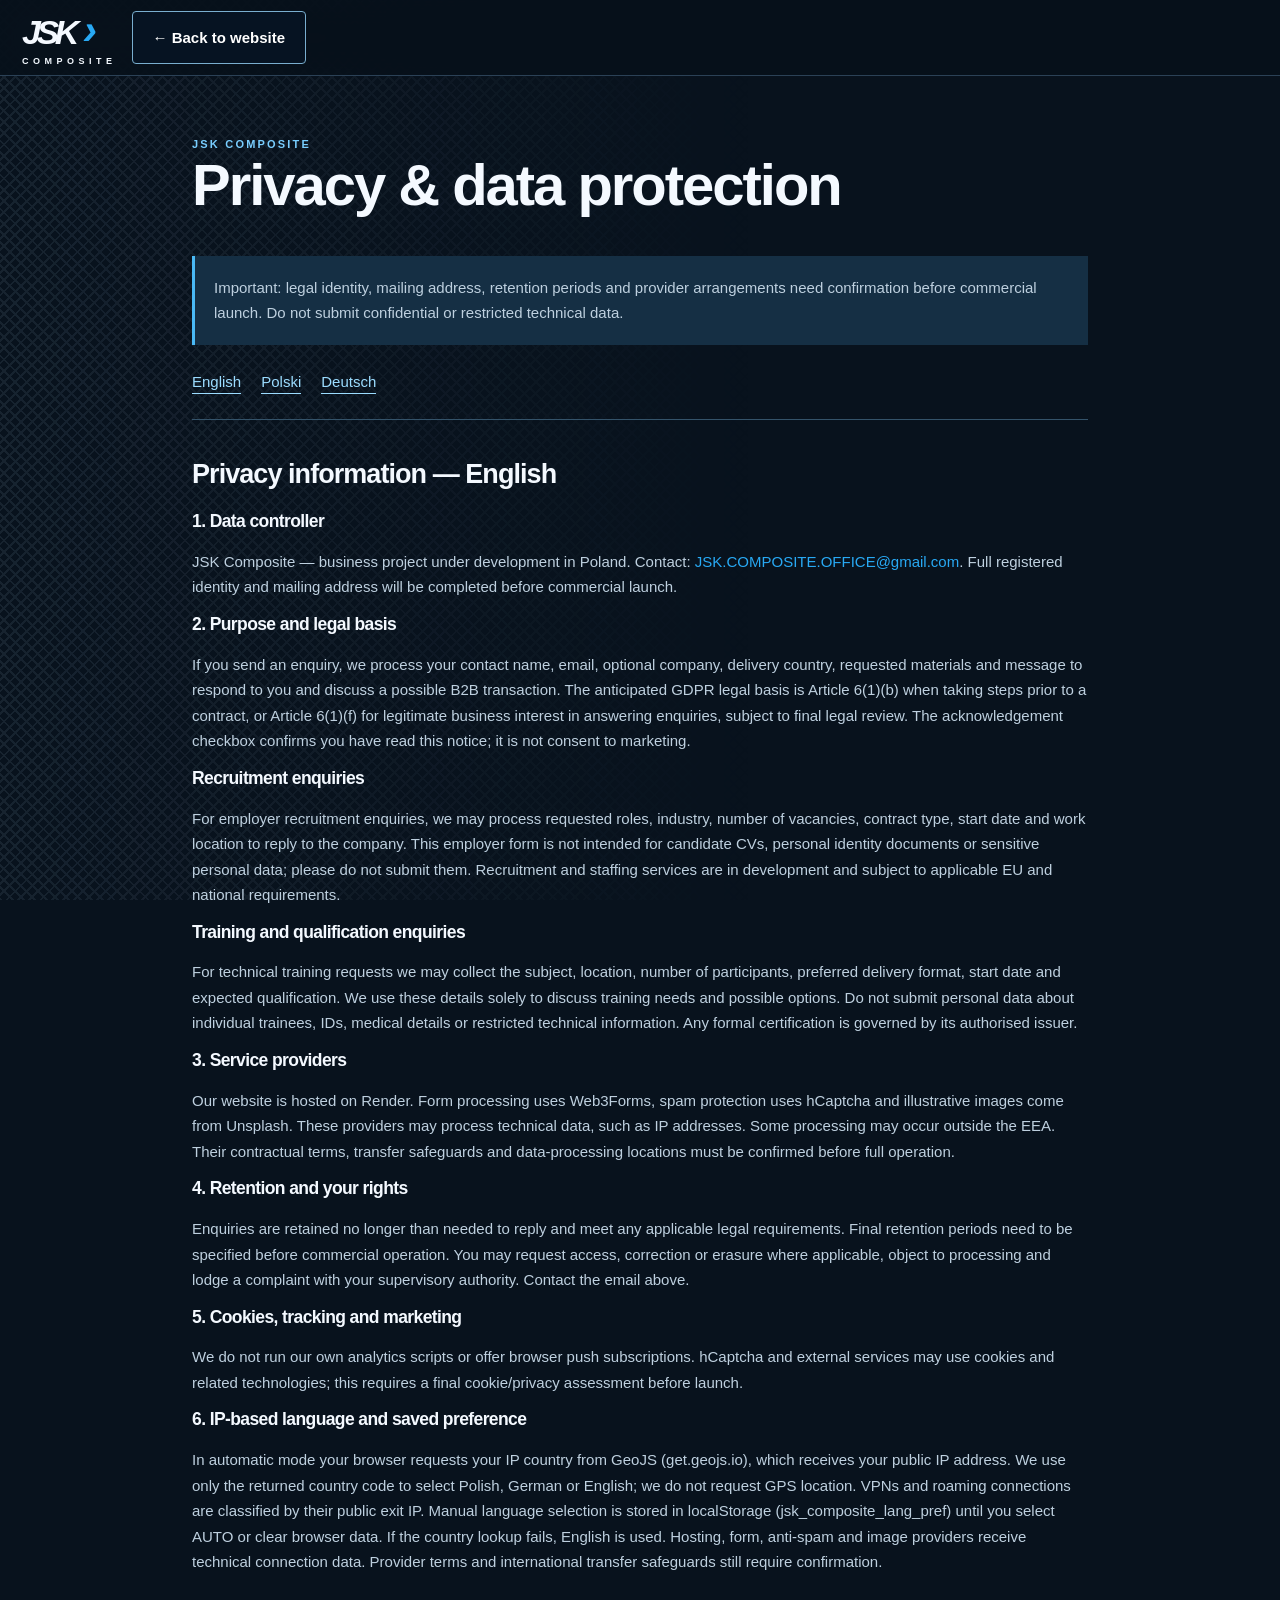
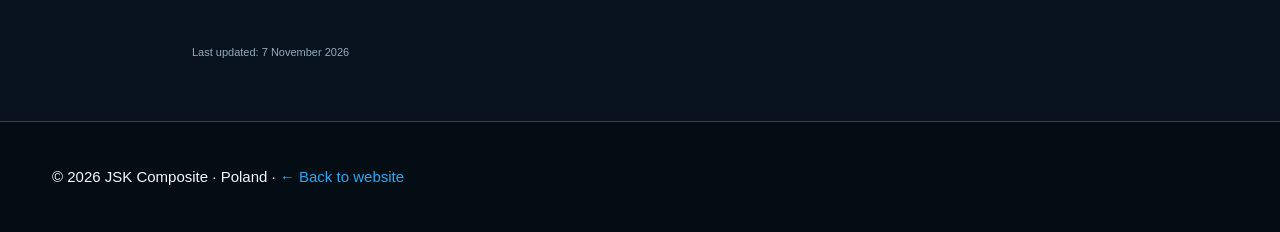
==== commit 7909ce2d: "Keep local HTTP QA compatible with CSP and bound browser test duration" ====
--- a/privacy.html
+++ b/privacy.html
@@ -1 +1 @@
-<!doctype html><html lang="en"><head><meta charset="utf-8"><meta name="viewport" content="width=device-width,initial-scale=1"><meta name="robots" content="noindex,follow"><title>Privacy / Prywatność / Datenschutz | JSK Composite</title><link rel="stylesheet" href="/style.css"><link rel="icon" href="/favicon.svg" type="image/svg+xml"><link rel="canonical" href="https://jsk-composite.onrender.com/privacy.html"><meta http-equiv="Content-Security-Policy" content="base-uri 'self'; object-src 'none'; form-action https://api.web3forms.com; upgrade-insecure-requests"></head><body><header class="header"><div class="wrap nav"><a class="logo" href="/"><b>JSK</b><small>COMPOSITE</small></a><a class="btn outline" href="/">← Back / Powrót / Zurück</a></div></header><main class="privacy-main"><div class="eyebrow">JSK COMPOSITE</div><h1>Privacy / Prywatność / Datenschutz</h1><p class="privacy-banner">Important: this is a test website for a business project under preparation. The registered legal identity, postal address, exact retention periods and final data-processing arrangements must be completed before commercial launch. Do not submit confidential, export-controlled or classified technical data.</p><nav class="privacy-nav"><a href="#en">English</a><a href="#pl">Polski</a><a href="#de">Deutsch</a></nav><section id="en" class="privacy-lang" lang="en"><h2>Privacy information — English</h2><h3>1. Data controller</h3><p>JSK Composite — business project under development in Poland. Contact: <a class="blue" href="mailto:JSK.COMPOSITE.OFFICE@gmail.com">JSK.COMPOSITE.OFFICE@gmail.com</a>. Full registered identity and mailing address will be completed before commercial launch.</p><h3>2. Purpose and legal basis</h3><p>If you send an enquiry, we process your contact name, email, optional company, delivery country, requested materials and message to respond to you and discuss a possible B2B transaction. The anticipated GDPR legal basis is Article 6(1)(b) when taking steps prior to a contract, or Article 6(1)(f) for legitimate business interest in answering enquiries, subject to final legal review. The acknowledgement checkbox confirms you have read this notice; it is not consent to marketing.</p><h3>Recruitment enquiries</h3><p>For employer recruitment enquiries, we may process requested roles, industry, number of vacancies, contract type, start date and work location to reply to the company. This employer form is not intended for candidate CVs, personal identity documents or sensitive personal data; please do not submit them. Recruitment and staffing services are in development and subject to applicable EU and national requirements.</p><h3>Training and qualification enquiries</h3><p>For technical training requests we may collect the subject, location, number of participants, preferred delivery format, start date and expected qualification. We use these details solely to discuss training needs and possible options. Do not submit personal data about individual trainees, IDs, medical details or restricted technical information. Any formal certification is governed by its authorised issuer.</p><h3>3. Service providers</h3><p>Our website is hosted on Render. Form processing uses Web3Forms, spam protection uses hCaptcha and illustrative images come from Unsplash. These providers may process technical data, such as IP addresses. Some processing may occur outside the EEA. Their contractual terms, transfer safeguards and data-processing locations must be confirmed before full operation.</p><h3>4. Retention and your rights</h3><p>Enquiries are retained no longer than needed to reply and meet any applicable legal requirements. Final retention periods need to be specified before commercial operation. You may request access, correction or erasure where applicable, object to processing and lodge a complaint with your supervisory authority. Contact the email above.</p><h3>5. Cookies, tracking and marketing</h3><p>We do not run our own analytics scripts or offer browser push subscriptions. hCaptcha and external services may use cookies and related technologies; this requires a final cookie/privacy assessment before launch.</p><h3>6. IP-based language and saved preference</h3><p>In automatic mode your browser requests your IP country from GeoJS (get.geojs.io), which receives your public IP address. We use only the returned country code to select Polish, German or English; we do not request GPS location. VPNs and roaming connections are classified by their public exit IP. Manual language selection is stored in localStorage (jsk_composite_lang_pref) until you select AUTO or clear browser data. If the country lookup fails, English is used. Hosting, form, anti-spam and image providers receive technical connection data. Provider terms and international transfer safeguards still require confirmation.</p></section><section id="pl" class="privacy-lang" lang="pl"><h2>Informacja o ochronie danych — Polski</h2><h3>1. Administrator danych</h3><p>JSK Composite — projekt biznesowy w przygotowaniu w Polsce. Kontakt: <a class="blue" href="mailto:JSK.COMPOSITE.OFFICE@gmail.com">JSK.COMPOSITE.OFFICE@gmail.com</a>. Pełna nazwa prawna i adres korespondencyjny zostaną uzupełnione przed uruchomieniem działalności komercyjnej.</p><h3>2. Cel i podstawa przetwarzania</h3><p>Jeśli wyślesz zapytanie, przetwarzamy imię i nazwisko, adres e-mail, opcjonalnie nazwę firmy, kraj dostawy, wybrane materiały i treść wiadomości. Wykorzystujemy dane do udzielenia odpowiedzi i rozmowy o możliwej transakcji B2B. Przewidywane podstawy prawne RODO: art. 6 ust. 1 lit. b (działania przed zawarciem umowy), jeśli ma zastosowanie, lub lit. f (uzasadniony interes w obsłudze zapytań), do końcowej weryfikacji prawnej. Checkbox potwierdza zapoznanie się z informacją, a nie zgodę marketingową.</p><h3>Zapytania rekrutacyjne</h3><p>W przypadku zapytań firm o pracowników możemy przetwarzać nazwy stanowisk, branżę, liczbę wakatów, rodzaj współpracy, termin rozpoczęcia i lokalizację pracy w celu odpowiedzi na zapytanie. Formularz jest przeznaczony dla pracodawców, nie do przesyłania CV kandydatów, dokumentów tożsamości ani wrażliwych danych osobowych. Usługi rekrutacyjne pozostają w fazie rozwoju i podlegają właściwym przepisom krajowym oraz UE.</p><h3>Zapytania dotyczące szkoleń i kwalifikacji</h3><p>W zapytaniach o szkolenia możemy otrzymać informacje o temacie, kraju, liczbie uczestników, formie szkolenia, terminie i wymaganym potwierdzeniu kompetencji. Dane służą wyłącznie omówieniu potrzeb i możliwych rozwiązań szkoleniowych. Nie przesyłaj danych osobowych uczestników, dokumentów tożsamości, informacji medycznych ani zastrzeżonych danych technicznych. Formalna certyfikacja podlega wymaganiom uprawnionych jednostek.</p><h3>3. Dostawcy usług</h3><p>Stronę hostuje Render, formularz obsługuje Web3Forms, ochronę przed spamem zapewnia hCaptcha, a zdjęcia pochodzą z Unsplash. Usługi te mogą przetwarzać dane techniczne, takie jak adres IP. Część przetwarzania może odbywać się poza EOG. Przed pełnym uruchomieniem należy zweryfikować umowy, zabezpieczenia transferów i lokalizacje przetwarzania.</p><h3>4. Przechowywanie i prawa</h3><p>Zapytania przechowujemy nie dłużej, niż jest to potrzebne do udzielenia odpowiedzi i spełnienia obowiązków prawnych. Dokładne okresy przechowywania trzeba określić przed uruchomieniem działalności. Masz prawo do dostępu, sprostowania lub usunięcia danych w ustawowych przypadkach, sprzeciwu i skargi do Prezesa UODO. Skontaktuj się poprzez podany e-mail.</p><h3>5. Cookies i marketing</h3><p>Nie używamy własnych narzędzi analitycznych ani subskrypcji powiadomień push. hCaptcha i usługi zewnętrzne mogą stosować cookies lub podobne technologie — wymagają one końcowej oceny przed uruchomieniem.</p><h3>6. Język według IP i zapamiętany wybór</h3><p>W trybie AUTO przeglądarka pobiera kraj adresu IP z GeoJS (get.geojs.io), które otrzymuje publiczny adres IP. Wykorzystujemy wyłącznie kod kraju do wyboru polskiego, niemieckiego lub angielskiego; nie pobieramy lokalizacji GPS. VPN i roaming są rozpoznawane według publicznego adresu wyjściowego. Ręczny wybór zapisujemy w localStorage (jsk_composite_lang_pref) do wybrania AUTO lub wyczyszczenia danych przeglądarki. Przy błędzie ustalania kraju stosowany jest angielski. Dostawcy hostingu, formularza, ochrony antyspamowej i zdjęć otrzymują dane techniczne połączenia. Warunki dostawców i zabezpieczenia transferów międzynarodowych wymagają jeszcze potwierdzenia.</p></section><section id="de" class="privacy-lang" lang="de"><h2>Datenschutzhinweise — Deutsch</h2><h3>1. Verantwortlicher</h3><p>JSK Composite — Geschäftsprojekt in Vorbereitung in Polen. Kontakt: <a class="blue" href="mailto:JSK.COMPOSITE.OFFICE@gmail.com">JSK.COMPOSITE.OFFICE@gmail.com</a>. Vollständige rechtliche Identität und Postanschrift werden vor dem kommerziellen Betrieb ergänzt.</p><h3>2. Zweck und Rechtsgrundlage</h3><p>Bei einer Anfrage verarbeiten wir Name, E-Mail-Adresse, optional Unternehmen, Lieferland, gewünschte Materialien und Nachricht, um Ihre B2B-Anfrage zu beantworten. Mögliche Rechtsgrundlagen sind Art. 6 Abs. 1 lit. b oder lit. f DSGVO, vorbehaltlich abschließender rechtlicher Prüfung. Die Checkbox bestätigt nur die Kenntnisnahme dieser Hinweise, keine Marketingeinwilligung.</p><h3>Personalanfragen</h3><p>Bei Personalanfragen von Unternehmen können wir Stellenprofile, Branche, Anzahl offener Positionen, Vertragsart, Starttermin und Einsatzland zur Beantwortung der Anfrage verarbeiten. Das Formular ist für Arbeitgeber gedacht, nicht für Bewerberlebensläufe, Ausweisdokumente oder sensible Personendaten. Die Personalvermittlung befindet sich im Aufbau und unterliegt geltendem EU- und nationalem Recht.</p><h3>Schulungs- und Qualifikationsanfragen</h3><p>Bei Schulungsanfragen können wir Thema, Land, Teilnehmeranzahl, bevorzugte Form, Starttermin und gewünschten Nachweis verarbeiten, um mögliche Angebote zu besprechen. Bitte keine personenbezogenen Daten einzelner Teilnehmer, Ausweise, Gesundheitsdaten oder vertraulichen technischen Informationen senden. Formale Zertifizierungen werden nur durch zuständige Stellen vergeben.</p><h3>3. Dienstleister</h3><p>Hosting: Render. Formulare: Web3Forms. Spam-Schutz: hCaptcha. Bilder: Unsplash. Diese Anbieter können technische Daten (z. B. IP-Adressen) verarbeiten, auch außerhalb des EWR. Verträge, Garantien und Datenverarbeitungsorte müssen vor dem kommerziellen Betrieb geprüft werden.</p><h3>4. Speicherung und Rechte</h3><p>Anfragen werden nur so lange aufbewahrt, wie es zur Beantwortung und zur Erfüllung gesetzlicher Pflichten erforderlich ist. Konkrete Fristen sind vor dem Betrieb zu bestimmen. Ihnen stehen unter gesetzlichen Voraussetzungen Auskunfts-, Berichtigungs-, Löschungs- und Widerspruchsrechte sowie das Beschwerderecht bei einer Aufsichtsbehörde zu. Kontakt siehe oben.</p><h3>5. Cookies und Marketing</h3><p>Wir betreiben keine eigenen Analysedienste und bieten keine Push-Abonnements an. hCaptcha und externe Dienste können Cookies oder ähnliche Technologien verwenden; dies muss vor dem Start abschließend bewertet werden.</p><h3>6. IP-basierte Sprache und gespeicherte Auswahl</h3><p>Im AUTO-Modus fragt Ihr Browser das IP-Land bei GeoJS (get.geojs.io) ab; der Anbieter erhält Ihre öffentliche IP-Adresse. Nur der Ländercode bestimmt Polnisch, Deutsch oder Englisch. GPS wird nicht verwendet. Bei VPN und Roaming zählt die öffentliche Ausgangs-IP. Ihre manuelle Auswahl bleibt in localStorage (jsk_composite_lang_pref), bis Sie AUTO wählen oder Browserdaten löschen. Bei fehlgeschlagener Länderabfrage wird Englisch verwendet. Hosting-, Formular-, Spam-Schutz- und Bildanbieter erhalten technische Verbindungsdaten. Anbieterbedingungen und Garantien für internationale Transfers müssen noch bestätigt werden.</p></section><p class="micro">Last updated / Ostatnia aktualizacja: 7 November / listopada 2026.</p></main><footer class="footer"><div class="wrap">© 2026 JSK Composite · Poland · <a class="blue" href="/">Back to website</a></div></footer><script src="/privacy.js" defer></script></body></html>+<!doctype html><html lang="en"><head><meta charset="utf-8"><meta name="viewport" content="width=device-width,initial-scale=1"><meta name="robots" content="noindex,follow"><title>Privacy / Prywatność / Datenschutz | JSK Composite</title><link rel="stylesheet" href="/style.css"><link rel="icon" href="/favicon.svg" type="image/svg+xml"><link rel="canonical" href="https://jsk-composite.onrender.com/privacy.html"><meta http-equiv="Content-Security-Policy" content="base-uri 'self'; object-src 'none'; form-action https://api.web3forms.com"></head><body><header class="header"><div class="wrap nav"><a class="logo" href="/"><b>JSK</b><small>COMPOSITE</small></a><a class="btn outline" href="/">← Back / Powrót / Zurück</a></div></header><main class="privacy-main"><div class="eyebrow">JSK COMPOSITE</div><h1>Privacy / Prywatność / Datenschutz</h1><p class="privacy-banner">Important: this is a test website for a business project under preparation. The registered legal identity, postal address, exact retention periods and final data-processing arrangements must be completed before commercial launch. Do not submit confidential, export-controlled or classified technical data.</p><nav class="privacy-nav"><a href="#en">English</a><a href="#pl">Polski</a><a href="#de">Deutsch</a></nav><section id="en" class="privacy-lang" lang="en"><h2>Privacy information — English</h2><h3>1. Data controller</h3><p>JSK Composite — business project under development in Poland. Contact: <a class="blue" href="mailto:JSK.COMPOSITE.OFFICE@gmail.com">JSK.COMPOSITE.OFFICE@gmail.com</a>. Full registered identity and mailing address will be completed before commercial launch.</p><h3>2. Purpose and legal basis</h3><p>If you send an enquiry, we process your contact name, email, optional company, delivery country, requested materials and message to respond to you and discuss a possible B2B transaction. The anticipated GDPR legal basis is Article 6(1)(b) when taking steps prior to a contract, or Article 6(1)(f) for legitimate business interest in answering enquiries, subject to final legal review. The acknowledgement checkbox confirms you have read this notice; it is not consent to marketing.</p><h3>Recruitment enquiries</h3><p>For employer recruitment enquiries, we may process requested roles, industry, number of vacancies, contract type, start date and work location to reply to the company. This employer form is not intended for candidate CVs, personal identity documents or sensitive personal data; please do not submit them. Recruitment and staffing services are in development and subject to applicable EU and national requirements.</p><h3>Training and qualification enquiries</h3><p>For technical training requests we may collect the subject, location, number of participants, preferred delivery format, start date and expected qualification. We use these details solely to discuss training needs and possible options. Do not submit personal data about individual trainees, IDs, medical details or restricted technical information. Any formal certification is governed by its authorised issuer.</p><h3>3. Service providers</h3><p>Our website is hosted on Render. Form processing uses Web3Forms, spam protection uses hCaptcha and illustrative images come from Unsplash. These providers may process technical data, such as IP addresses. Some processing may occur outside the EEA. Their contractual terms, transfer safeguards and data-processing locations must be confirmed before full operation.</p><h3>4. Retention and your rights</h3><p>Enquiries are retained no longer than needed to reply and meet any applicable legal requirements. Final retention periods need to be specified before commercial operation. You may request access, correction or erasure where applicable, object to processing and lodge a complaint with your supervisory authority. Contact the email above.</p><h3>5. Cookies, tracking and marketing</h3><p>We do not run our own analytics scripts or offer browser push subscriptions. hCaptcha and external services may use cookies and related technologies; this requires a final cookie/privacy assessment before launch.</p><h3>6. IP-based language and saved preference</h3><p>In automatic mode your browser requests your IP country from GeoJS (get.geojs.io), which receives your public IP address. We use only the returned country code to select Polish, German or English; we do not request GPS location. VPNs and roaming connections are classified by their public exit IP. Manual language selection is stored in localStorage (jsk_composite_lang_pref) until you select AUTO or clear browser data. If the country lookup fails, English is used. Hosting, form, anti-spam and image providers receive technical connection data. Provider terms and international transfer safeguards still require confirmation.</p></section><section id="pl" class="privacy-lang" lang="pl"><h2>Informacja o ochronie danych — Polski</h2><h3>1. Administrator danych</h3><p>JSK Composite — projekt biznesowy w przygotowaniu w Polsce. Kontakt: <a class="blue" href="mailto:JSK.COMPOSITE.OFFICE@gmail.com">JSK.COMPOSITE.OFFICE@gmail.com</a>. Pełna nazwa prawna i adres korespondencyjny zostaną uzupełnione przed uruchomieniem działalności komercyjnej.</p><h3>2. Cel i podstawa przetwarzania</h3><p>Jeśli wyślesz zapytanie, przetwarzamy imię i nazwisko, adres e-mail, opcjonalnie nazwę firmy, kraj dostawy, wybrane materiały i treść wiadomości. Wykorzystujemy dane do udzielenia odpowiedzi i rozmowy o możliwej transakcji B2B. Przewidywane podstawy prawne RODO: art. 6 ust. 1 lit. b (działania przed zawarciem umowy), jeśli ma zastosowanie, lub lit. f (uzasadniony interes w obsłudze zapytań), do końcowej weryfikacji prawnej. Checkbox potwierdza zapoznanie się z informacją, a nie zgodę marketingową.</p><h3>Zapytania rekrutacyjne</h3><p>W przypadku zapytań firm o pracowników możemy przetwarzać nazwy stanowisk, branżę, liczbę wakatów, rodzaj współpracy, termin rozpoczęcia i lokalizację pracy w celu odpowiedzi na zapytanie. Formularz jest przeznaczony dla pracodawców, nie do przesyłania CV kandydatów, dokumentów tożsamości ani wrażliwych danych osobowych. Usługi rekrutacyjne pozostają w fazie rozwoju i podlegają właściwym przepisom krajowym oraz UE.</p><h3>Zapytania dotyczące szkoleń i kwalifikacji</h3><p>W zapytaniach o szkolenia możemy otrzymać informacje o temacie, kraju, liczbie uczestników, formie szkolenia, terminie i wymaganym potwierdzeniu kompetencji. Dane służą wyłącznie omówieniu potrzeb i możliwych rozwiązań szkoleniowych. Nie przesyłaj danych osobowych uczestników, dokumentów tożsamości, informacji medycznych ani zastrzeżonych danych technicznych. Formalna certyfikacja podlega wymaganiom uprawnionych jednostek.</p><h3>3. Dostawcy usług</h3><p>Stronę hostuje Render, formularz obsługuje Web3Forms, ochronę przed spamem zapewnia hCaptcha, a zdjęcia pochodzą z Unsplash. Usługi te mogą przetwarzać dane techniczne, takie jak adres IP. Część przetwarzania może odbywać się poza EOG. Przed pełnym uruchomieniem należy zweryfikować umowy, zabezpieczenia transferów i lokalizacje przetwarzania.</p><h3>4. Przechowywanie i prawa</h3><p>Zapytania przechowujemy nie dłużej, niż jest to potrzebne do udzielenia odpowiedzi i spełnienia obowiązków prawnych. Dokładne okresy przechowywania trzeba określić przed uruchomieniem działalności. Masz prawo do dostępu, sprostowania lub usunięcia danych w ustawowych przypadkach, sprzeciwu i skargi do Prezesa UODO. Skontaktuj się poprzez podany e-mail.</p><h3>5. Cookies i marketing</h3><p>Nie używamy własnych narzędzi analitycznych ani subskrypcji powiadomień push. hCaptcha i usługi zewnętrzne mogą stosować cookies lub podobne technologie — wymagają one końcowej oceny przed uruchomieniem.</p><h3>6. Język według IP i zapamiętany wybór</h3><p>W trybie AUTO przeglądarka pobiera kraj adresu IP z GeoJS (get.geojs.io), które otrzymuje publiczny adres IP. Wykorzystujemy wyłącznie kod kraju do wyboru polskiego, niemieckiego lub angielskiego; nie pobieramy lokalizacji GPS. VPN i roaming są rozpoznawane według publicznego adresu wyjściowego. Ręczny wybór zapisujemy w localStorage (jsk_composite_lang_pref) do wybrania AUTO lub wyczyszczenia danych przeglądarki. Przy błędzie ustalania kraju stosowany jest angielski. Dostawcy hostingu, formularza, ochrony antyspamowej i zdjęć otrzymują dane techniczne połączenia. Warunki dostawców i zabezpieczenia transferów międzynarodowych wymagają jeszcze potwierdzenia.</p></section><section id="de" class="privacy-lang" lang="de"><h2>Datenschutzhinweise — Deutsch</h2><h3>1. Verantwortlicher</h3><p>JSK Composite — Geschäftsprojekt in Vorbereitung in Polen. Kontakt: <a class="blue" href="mailto:JSK.COMPOSITE.OFFICE@gmail.com">JSK.COMPOSITE.OFFICE@gmail.com</a>. Vollständige rechtliche Identität und Postanschrift werden vor dem kommerziellen Betrieb ergänzt.</p><h3>2. Zweck und Rechtsgrundlage</h3><p>Bei einer Anfrage verarbeiten wir Name, E-Mail-Adresse, optional Unternehmen, Lieferland, gewünschte Materialien und Nachricht, um Ihre B2B-Anfrage zu beantworten. Mögliche Rechtsgrundlagen sind Art. 6 Abs. 1 lit. b oder lit. f DSGVO, vorbehaltlich abschließender rechtlicher Prüfung. Die Checkbox bestätigt nur die Kenntnisnahme dieser Hinweise, keine Marketingeinwilligung.</p><h3>Personalanfragen</h3><p>Bei Personalanfragen von Unternehmen können wir Stellenprofile, Branche, Anzahl offener Positionen, Vertragsart, Starttermin und Einsatzland zur Beantwortung der Anfrage verarbeiten. Das Formular ist für Arbeitgeber gedacht, nicht für Bewerberlebensläufe, Ausweisdokumente oder sensible Personendaten. Die Personalvermittlung befindet sich im Aufbau und unterliegt geltendem EU- und nationalem Recht.</p><h3>Schulungs- und Qualifikationsanfragen</h3><p>Bei Schulungsanfragen können wir Thema, Land, Teilnehmeranzahl, bevorzugte Form, Starttermin und gewünschten Nachweis verarbeiten, um mögliche Angebote zu besprechen. Bitte keine personenbezogenen Daten einzelner Teilnehmer, Ausweise, Gesundheitsdaten oder vertraulichen technischen Informationen senden. Formale Zertifizierungen werden nur durch zuständige Stellen vergeben.</p><h3>3. Dienstleister</h3><p>Hosting: Render. Formulare: Web3Forms. Spam-Schutz: hCaptcha. Bilder: Unsplash. Diese Anbieter können technische Daten (z. B. IP-Adressen) verarbeiten, auch außerhalb des EWR. Verträge, Garantien und Datenverarbeitungsorte müssen vor dem kommerziellen Betrieb geprüft werden.</p><h3>4. Speicherung und Rechte</h3><p>Anfragen werden nur so lange aufbewahrt, wie es zur Beantwortung und zur Erfüllung gesetzlicher Pflichten erforderlich ist. Konkrete Fristen sind vor dem Betrieb zu bestimmen. Ihnen stehen unter gesetzlichen Voraussetzungen Auskunfts-, Berichtigungs-, Löschungs- und Widerspruchsrechte sowie das Beschwerderecht bei einer Aufsichtsbehörde zu. Kontakt siehe oben.</p><h3>5. Cookies und Marketing</h3><p>Wir betreiben keine eigenen Analysedienste und bieten keine Push-Abonnements an. hCaptcha und externe Dienste können Cookies oder ähnliche Technologien verwenden; dies muss vor dem Start abschließend bewertet werden.</p><h3>6. IP-basierte Sprache und gespeicherte Auswahl</h3><p>Im AUTO-Modus fragt Ihr Browser das IP-Land bei GeoJS (get.geojs.io) ab; der Anbieter erhält Ihre öffentliche IP-Adresse. Nur der Ländercode bestimmt Polnisch, Deutsch oder Englisch. GPS wird nicht verwendet. Bei VPN und Roaming zählt die öffentliche Ausgangs-IP. Ihre manuelle Auswahl bleibt in localStorage (jsk_composite_lang_pref), bis Sie AUTO wählen oder Browserdaten löschen. Bei fehlgeschlagener Länderabfrage wird Englisch verwendet. Hosting-, Formular-, Spam-Schutz- und Bildanbieter erhalten technische Verbindungsdaten. Anbieterbedingungen und Garantien für internationale Transfers müssen noch bestätigt werden.</p></section><p class="micro">Last updated / Ostatnia aktualizacja: 7 November / listopada 2026.</p></main><footer class="footer"><div class="wrap">© 2026 JSK Composite · Poland · <a class="blue" href="/">Back to website</a></div></footer><script src="/privacy.js" defer></script></body></html>
--- a/style.css
+++ b/style.css
@@ -73,3 +73,4 @@
 .hero-copy,.catalog-heading>div,.workforce-top>div{min-width:0}
 h1,h2,h3,h4,.band b{overflow-wrap:anywhere}
 @media(max-width:580px){.catalog-heading{flex-direction:column}.catalog-counter{flex-basis:auto;min-height:70px;width:100%}.form .h-captcha{width:auto;max-width:100%;transform:none;margin-bottom:0}}
+@media(min-width:1191px) and (max-width:1599px){.nav{max-width:1440px;gap:15px}.navlinks{gap:12px}.right>.btn{display:none}}
